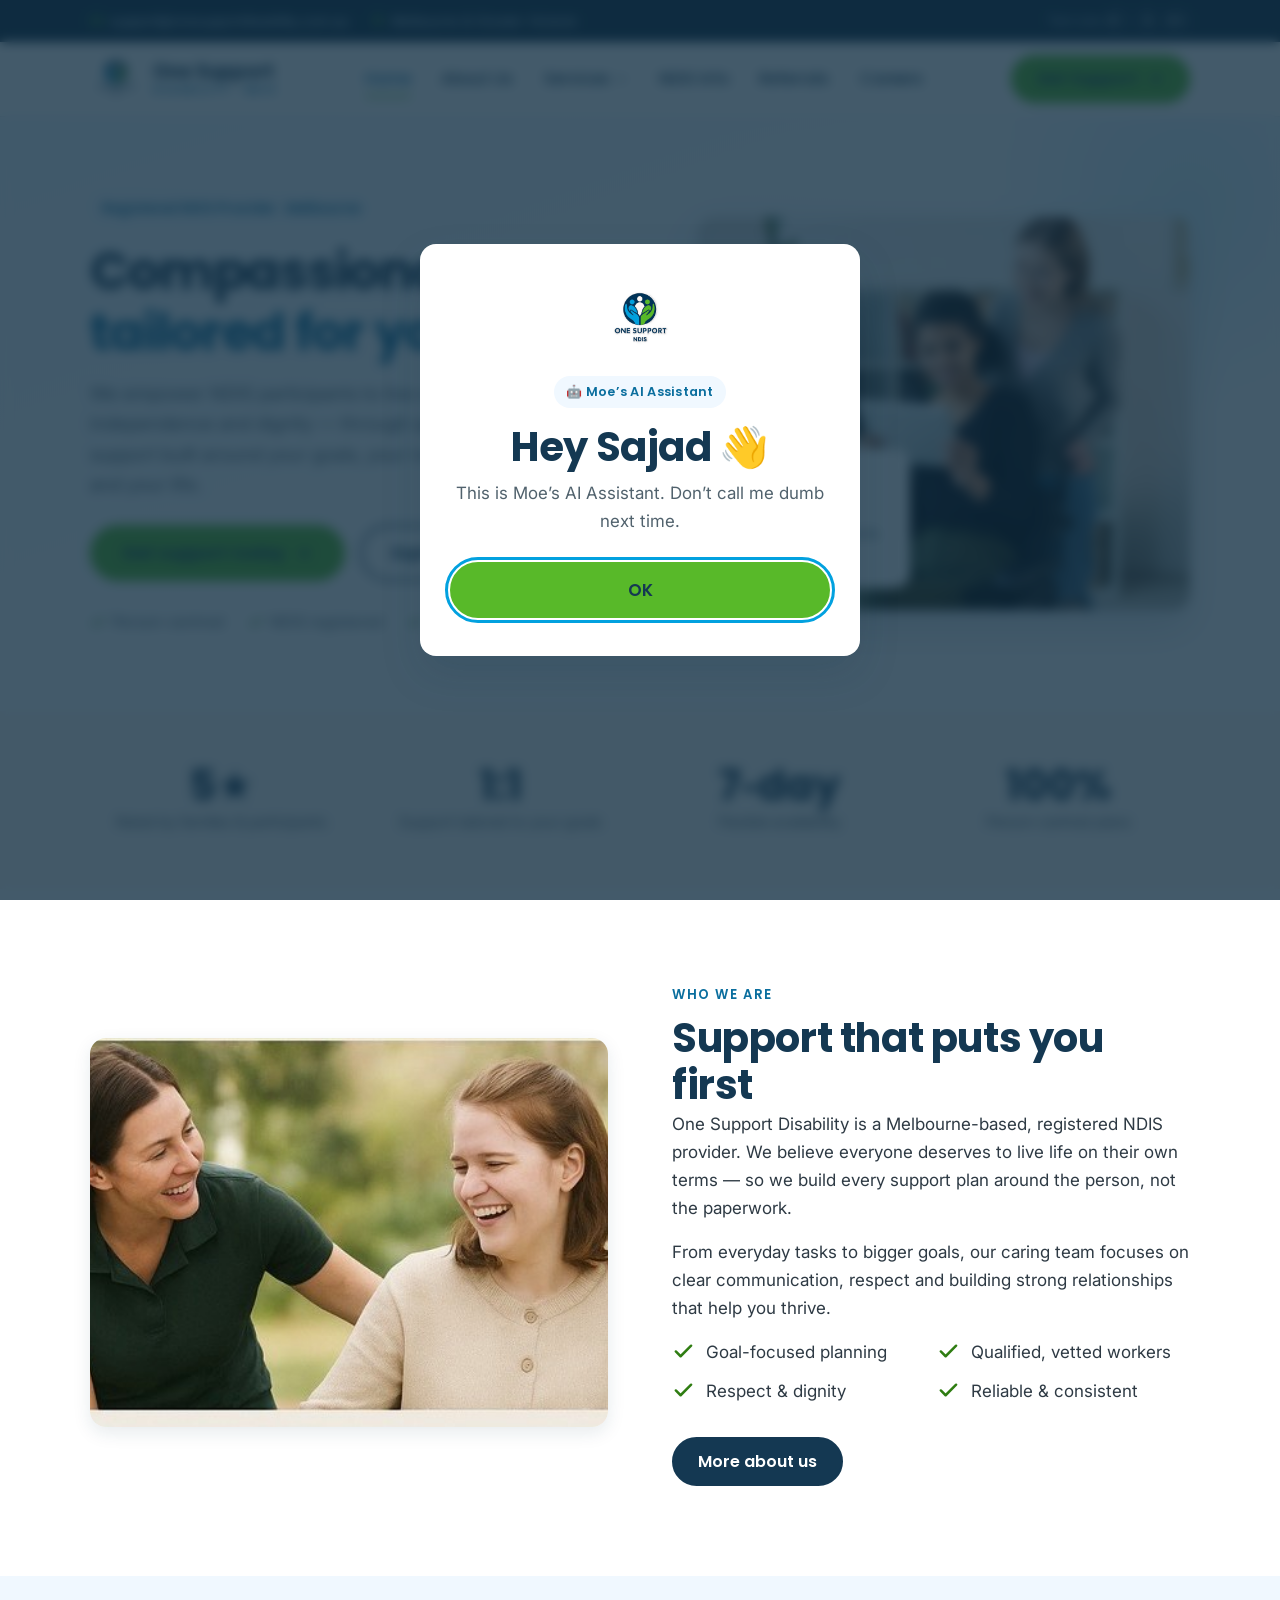
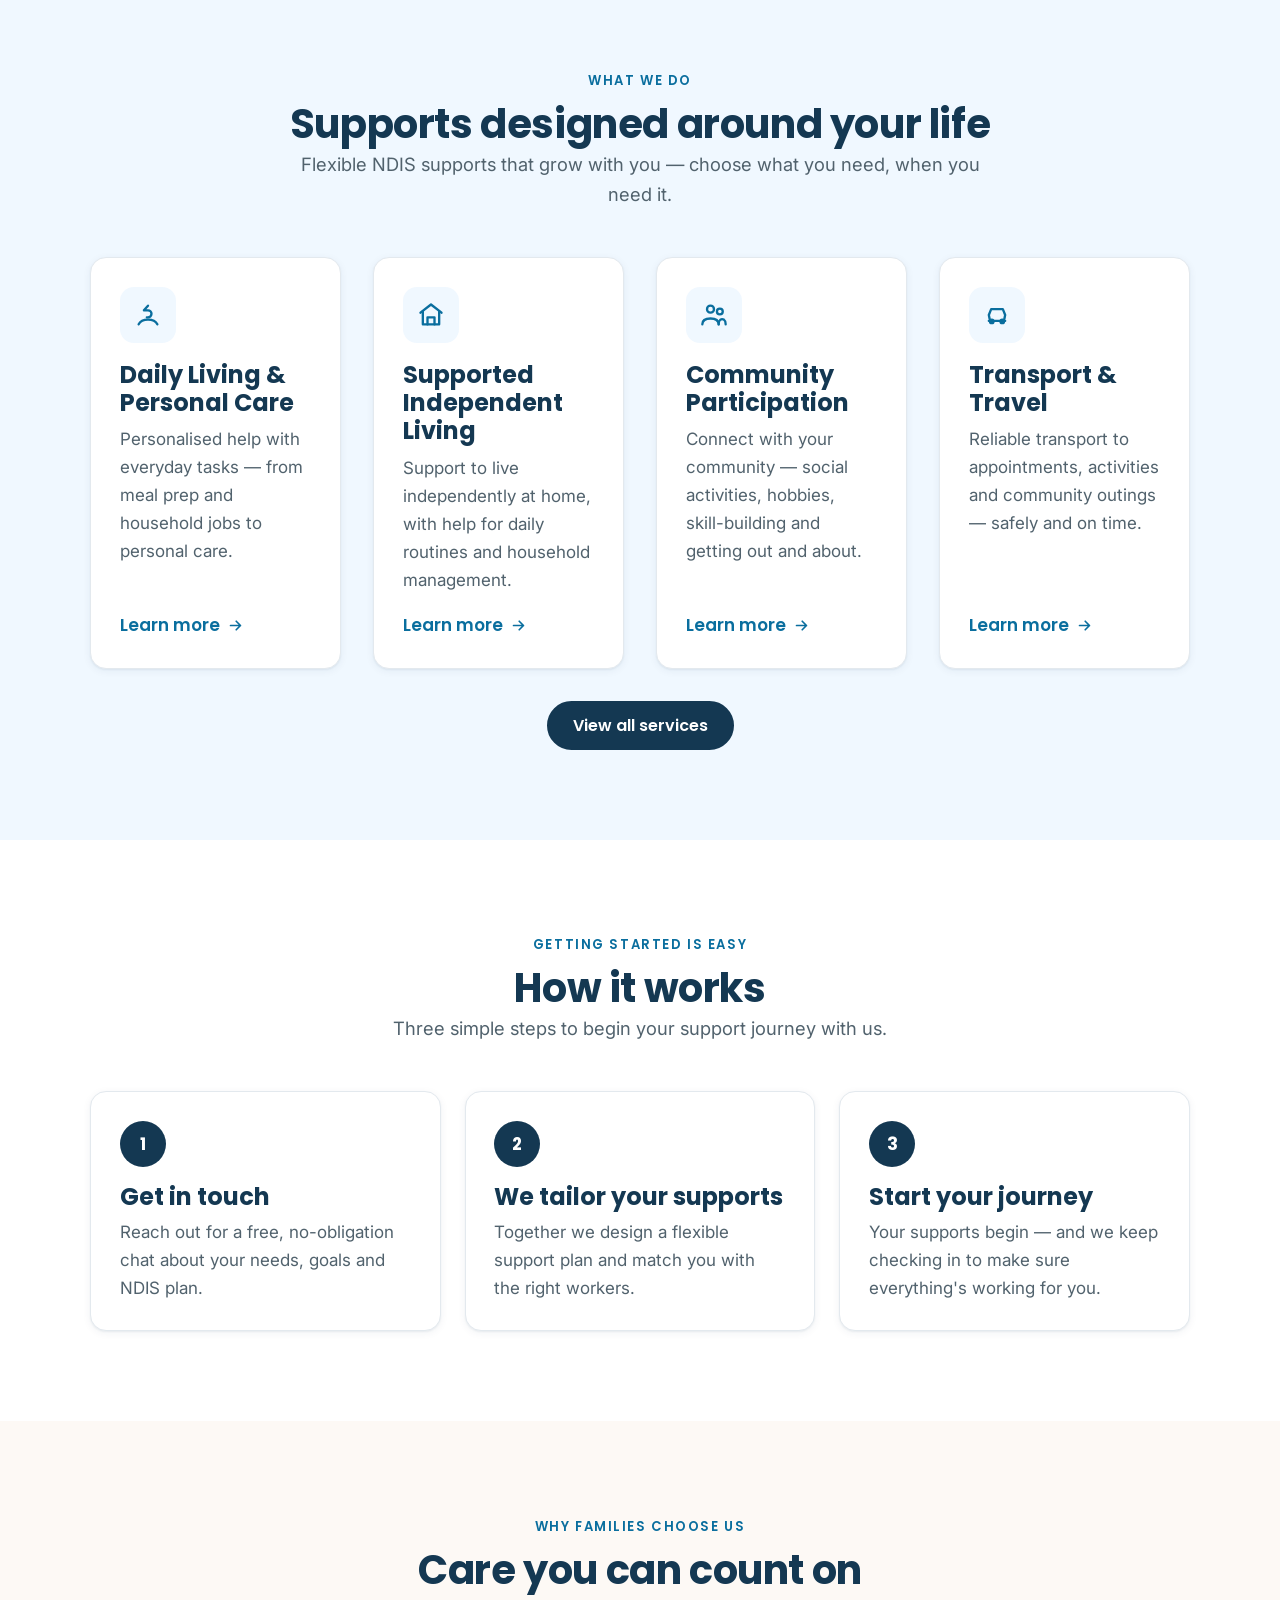
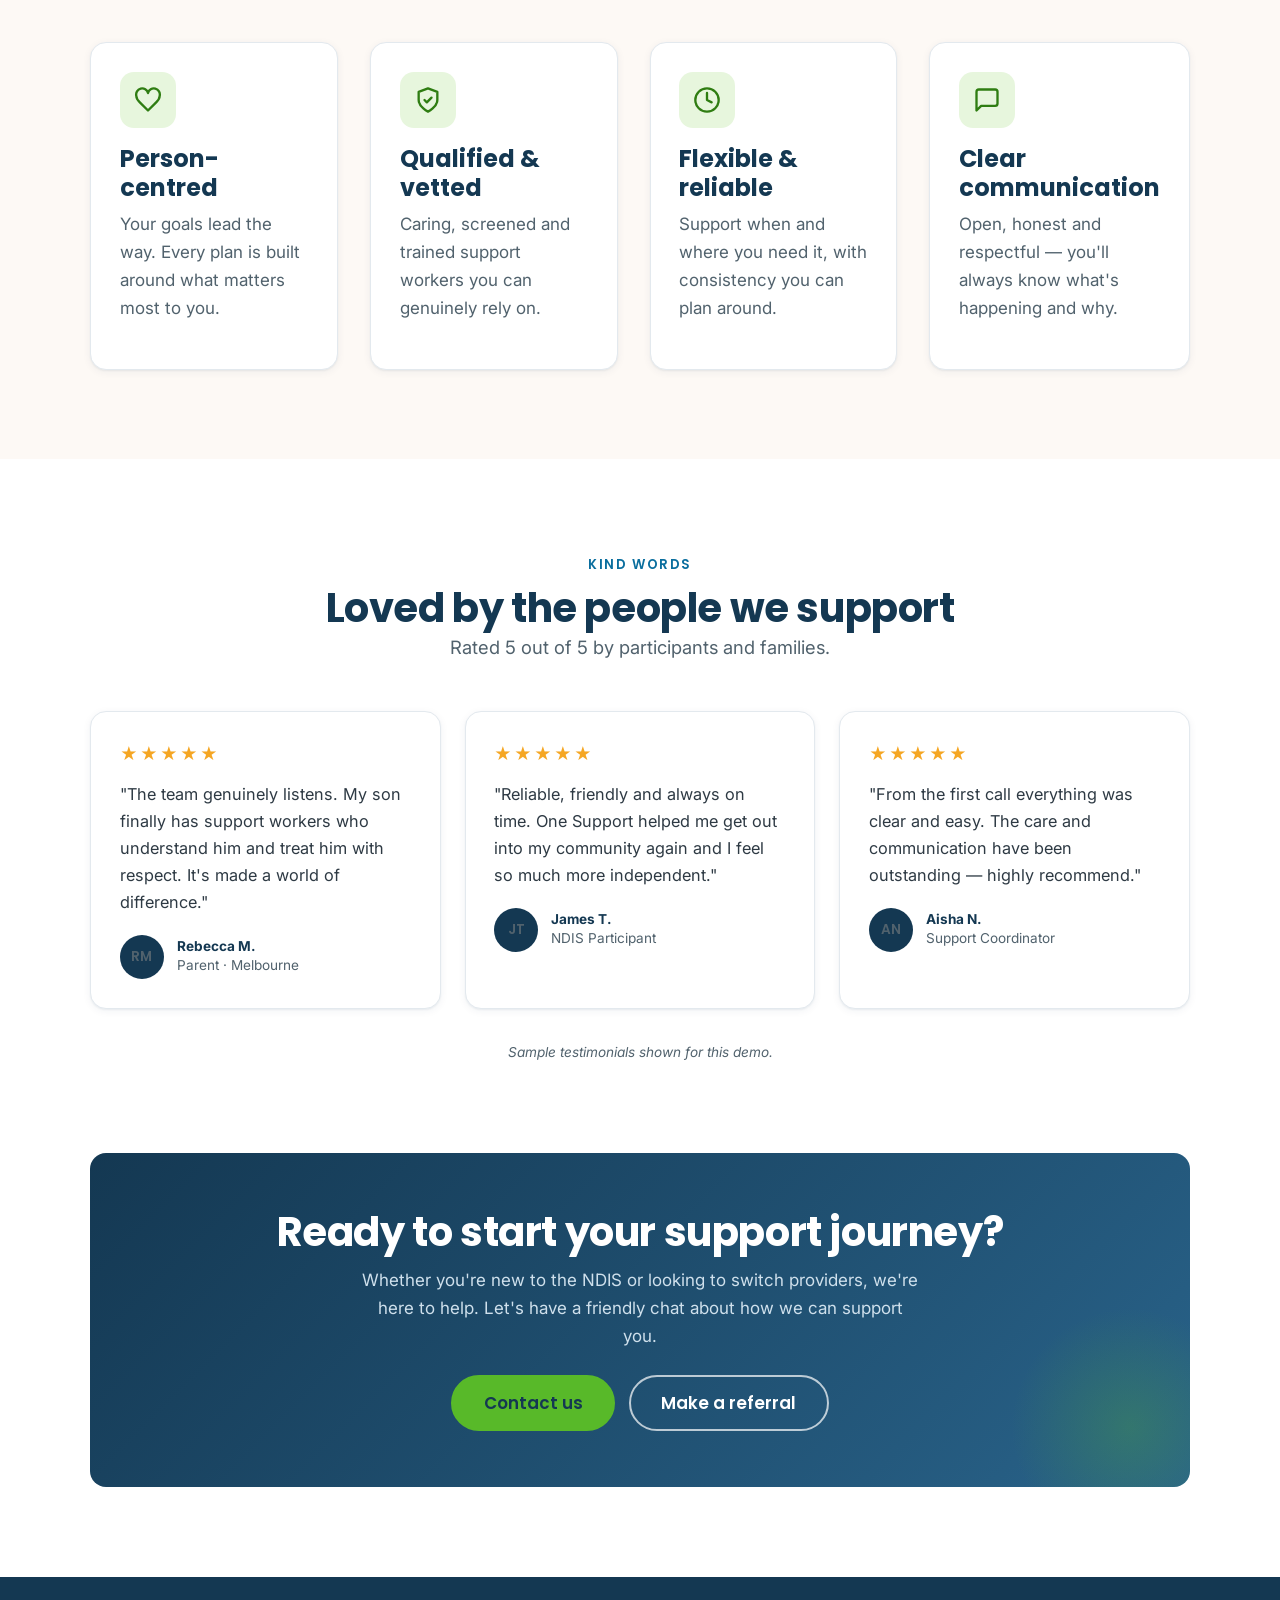
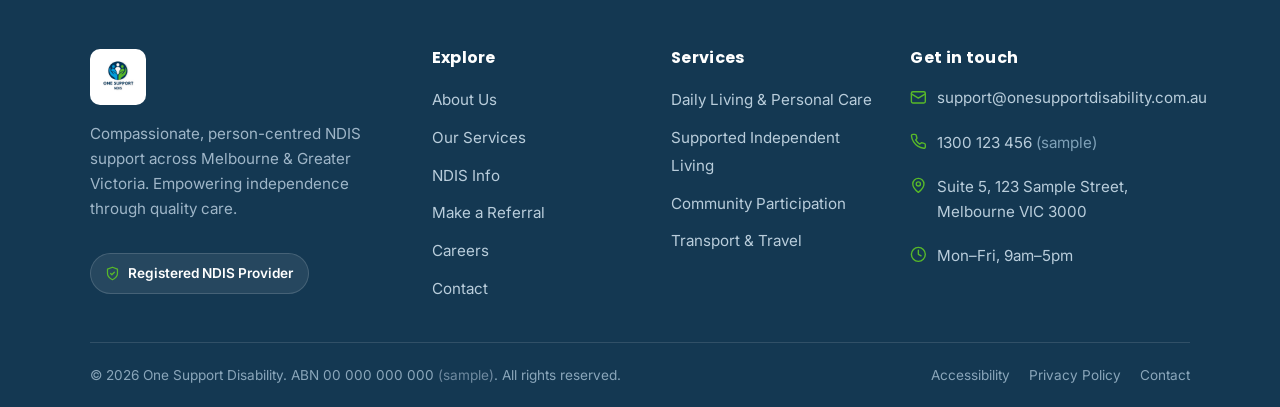
==== index.html @ 1c371074 "One Support Disability website — responsive, accessible NDIS site Co-Authored-By: Claude Opus 4.8 <n" ====
<!DOCTYPE html>
<html lang="en">
<head>
  <meta charset="UTF-8">
  <meta name="viewport" content="width=device-width, initial-scale=1.0">
  <title>One Support Disability | Compassionate NDIS Support in Melbourne</title>
  <meta name="description" content="One Support Disability is a registered NDIS provider in Melbourne offering compassionate, person-centred support — daily living, supported independent living, community participation and transport.">
  <link rel="icon" href="assets/images/favicon.svg" type="image/svg+xml">
  <link rel="preconnect" href="https://fonts.googleapis.com">
  <link rel="preconnect" href="https://fonts.gstatic.com" crossorigin>
  <link href="https://fonts.googleapis.com/css2?family=Poppins:wght@500;600;700&family=Inter:wght@400;500;600;700&display=swap" rel="stylesheet">
  <link rel="stylesheet" href="assets/css/styles.css">
</head>
<body data-page="home">
  <a class="skip-link" href="#main">Skip to content</a>
  <div id="site-header"></div>

  <main id="main">

    <!-- HERO -->
    <section class="hero">
      <div class="container hero__grid">
        <div class="hero__content">
          <span class="pill">Registered NDIS Provider · Melbourne</span>
          <h1 class="hero__title mt-1">Compassionate care, <span class="hl">tailored for you</span></h1>
          <p class="lead">We empower NDIS participants to live with independence and dignity — through quality support built around your goals, your routine and your life.</p>
          <div class="hero__cta btn-row">
            <a class="btn btn--accent btn--lg" href="contact.html">Get support today
              <svg viewBox="0 0 24 24" fill="none" stroke="currentColor" stroke-width="2.4" stroke-linecap="round" stroke-linejoin="round"><path d="M5 12h14M13 6l6 6-6 6"/></svg></a>
            <a class="btn btn--outline btn--lg" href="services.html">Explore services</a>
          </div>
          <div class="hero__trust">
            <span class="tick"><svg viewBox="0 0 24 24" fill="none" stroke="currentColor" stroke-width="2.6" stroke-linecap="round" stroke-linejoin="round"><path d="M20 6 9 17l-5-5"/></svg> Person-centred</span>
            <span class="tick"><svg viewBox="0 0 24 24" fill="none" stroke="currentColor" stroke-width="2.6" stroke-linecap="round" stroke-linejoin="round"><path d="M20 6 9 17l-5-5"/></svg> NDIS registered</span>
            <span class="tick"><svg viewBox="0 0 24 24" fill="none" stroke="currentColor" stroke-width="2.6" stroke-linecap="round" stroke-linejoin="round"><path d="M20 6 9 17l-5-5"/></svg> Caring, qualified team</span>
          </div>
        </div>
        <div class="hero__media">
          <img src="assets/images/participant-tablet.jpg" alt="A support worker and a young woman who uses a wheelchair smiling together while looking at a tablet" width="704" height="480">
          <div class="hero__badge">
            <span class="icon"><svg viewBox="0 0 24 24" fill="none" stroke="currentColor" stroke-width="2" stroke-linecap="round" stroke-linejoin="round"><path d="M12 22s8-4 8-10V5l-8-3-8 3v7c0 6 8 10 8 10Z"/><path d="m9 12 2 2 4-4"/></svg></span>
            <div><b>NDIS Registered</b><span>Quality &amp; safeguards you can trust</span></div>
          </div>
        </div>
      </div>
    </section>

    <!-- VALUE STRIP -->
    <section class="section--cream" style="padding-block:2.2rem">
      <div class="container">
        <div class="stats">
          <div class="stat reveal"><b>5&#9733;</b><span>Rated by families &amp; participants</span></div>
          <div class="stat reveal"><b>1:1</b><span>Support tailored to your goals</span></div>
          <div class="stat reveal"><b>7&#8209;day</b><span>Flexible availability</span></div>
          <div class="stat reveal"><b>100%</b><span>Person-centred plans</span></div>
        </div>
      </div>
    </section>

    <!-- WHO WE ARE -->
    <section class="section">
      <div class="container">
        <div class="feature">
          <div class="feature__media reveal">
            <img src="assets/images/carer-participant.jpg" alt="A One Support Disability support worker laughing warmly with a participant outdoors" width="683" height="303">
          </div>
          <div class="feature__content reveal">
            <span class="eyebrow">Who we are</span>
            <h2>Support that puts you first</h2>
            <p>One Support Disability is a Melbourne-based, registered NDIS provider. We believe everyone deserves to live life on their own terms — so we build every support plan around the person, not the paperwork.</p>
            <p>From everyday tasks to bigger goals, our caring team focuses on clear communication, respect and building strong relationships that help you thrive.</p>
            <ul class="ticks cols mt-1">
              <li><svg viewBox="0 0 24 24" fill="none" stroke="currentColor" stroke-width="2.6" stroke-linecap="round" stroke-linejoin="round"><path d="M20 6 9 17l-5-5"/></svg> Goal-focused planning</li>
              <li><svg viewBox="0 0 24 24" fill="none" stroke="currentColor" stroke-width="2.6" stroke-linecap="round" stroke-linejoin="round"><path d="M20 6 9 17l-5-5"/></svg> Qualified, vetted workers</li>
              <li><svg viewBox="0 0 24 24" fill="none" stroke="currentColor" stroke-width="2.6" stroke-linecap="round" stroke-linejoin="round"><path d="M20 6 9 17l-5-5"/></svg> Respect &amp; dignity</li>
              <li><svg viewBox="0 0 24 24" fill="none" stroke="currentColor" stroke-width="2.6" stroke-linecap="round" stroke-linejoin="round"><path d="M20 6 9 17l-5-5"/></svg> Reliable &amp; consistent</li>
            </ul>
            <div class="btn-row mt-2"><a class="btn btn--navy" href="about.html">More about us</a></div>
          </div>
        </div>
      </div>
    </section>

    <!-- SERVICES -->
    <section class="section section--alice">
      <div class="container">
        <div class="section-head center">
          <span class="eyebrow">What we do</span>
          <h2>Supports designed around your life</h2>
          <p class="lead">Flexible NDIS supports that grow with you — choose what you need, when you need it.</p>
        </div>
        <div class="grid grid--4">
          <article class="card reveal">
            <div class="card__icon"><svg viewBox="0 0 24 24" fill="none" stroke="currentColor" stroke-width="2" stroke-linecap="round" stroke-linejoin="round"><path d="M11 14h1a3 3 0 0 0 0-6H8.5L12 4"/><path d="M4 20c1.5-3 4-4 8-4s6.5 1 8 4"/><circle cx="12" cy="9" r="0"/></svg></div>
            <h3>Daily Living &amp; Personal Care</h3>
            <p>Personalised help with everyday tasks — from meal prep and household jobs to personal care.</p>
            <a class="card__link" href="service-daily-living.html">Learn more
              <svg viewBox="0 0 24 24" fill="none" stroke="currentColor" stroke-width="2.4" stroke-linecap="round" stroke-linejoin="round"><path d="M5 12h14M13 6l6 6-6 6"/></svg></a>
          </article>
          <article class="card reveal">
            <div class="card__icon"><svg viewBox="0 0 24 24" fill="none" stroke="currentColor" stroke-width="2" stroke-linecap="round" stroke-linejoin="round"><path d="m3 10 9-7 9 7"/><path d="M5 9v11h14V9"/><path d="M9 20v-6h6v6"/></svg></div>
            <h3>Supported Independent Living</h3>
            <p>Support to live independently at home, with help for daily routines and household management.</p>
            <a class="card__link" href="service-sil.html">Learn more
              <svg viewBox="0 0 24 24" fill="none" stroke="currentColor" stroke-width="2.4" stroke-linecap="round" stroke-linejoin="round"><path d="M5 12h14M13 6l6 6-6 6"/></svg></a>
          </article>
          <article class="card reveal">
            <div class="card__icon"><svg viewBox="0 0 24 24" fill="none" stroke="currentColor" stroke-width="2" stroke-linecap="round" stroke-linejoin="round"><circle cx="9" cy="7" r="3"/><circle cx="17" cy="9" r="2.5"/><path d="M2 20c0-3.5 3-5 7-5s7 1.5 7 5"/><path d="M16 20c0-2 .5-3.3 1.5-4 .8-.5 2-.5 3 0 1 .7 1.5 2 1.5 4"/></svg></div>
            <h3>Community Participation</h3>
            <p>Connect with your community — social activities, hobbies, skill-building and getting out and about.</p>
            <a class="card__link" href="service-community.html">Learn more
              <svg viewBox="0 0 24 24" fill="none" stroke="currentColor" stroke-width="2.4" stroke-linecap="round" stroke-linejoin="round"><path d="M5 12h14M13 6l6 6-6 6"/></svg></a>
          </article>
          <article class="card reveal">
            <div class="card__icon"><svg viewBox="0 0 24 24" fill="none" stroke="currentColor" stroke-width="2" stroke-linecap="round" stroke-linejoin="round"><path d="M5 17h14M6 17l-1-5 2-5h10l2 5-1 5"/><circle cx="7.5" cy="17.5" r="1.5"/><circle cx="16.5" cy="17.5" r="1.5"/></svg></div>
            <h3>Transport &amp; Travel</h3>
            <p>Reliable transport to appointments, activities and community outings — safely and on time.</p>
            <a class="card__link" href="service-transport.html">Learn more
              <svg viewBox="0 0 24 24" fill="none" stroke="currentColor" stroke-width="2.4" stroke-linecap="round" stroke-linejoin="round"><path d="M5 12h14M13 6l6 6-6 6"/></svg></a>
          </article>
        </div>
        <div class="center mt-2"><a class="btn btn--navy" href="services.html">View all services</a></div>
      </div>
    </section>

    <!-- HOW IT WORKS -->
    <section class="section">
      <div class="container">
        <div class="section-head center">
          <span class="eyebrow">Getting started is easy</span>
          <h2>How it works</h2>
          <p class="lead">Three simple steps to begin your support journey with us.</p>
        </div>
        <div class="steps">
          <div class="step reveal"><div class="step__num"></div><h3>Get in touch</h3><p>Reach out for a free, no-obligation chat about your needs, goals and NDIS plan.</p></div>
          <div class="step reveal"><div class="step__num"></div><h3>We tailor your supports</h3><p>Together we design a flexible support plan and match you with the right workers.</p></div>
          <div class="step reveal"><div class="step__num"></div><h3>Start your journey</h3><p>Your supports begin — and we keep checking in to make sure everything's working for you.</p></div>
        </div>
      </div>
    </section>

    <!-- WHY US -->
    <section class="section section--cream">
      <div class="container">
        <div class="section-head center">
          <span class="eyebrow">Why families choose us</span>
          <h2>Care you can count on</h2>
        </div>
        <div class="grid grid--4">
          <article class="card card--green reveal">
            <div class="card__icon"><svg viewBox="0 0 24 24" fill="none" stroke="currentColor" stroke-width="2" stroke-linecap="round" stroke-linejoin="round"><path d="M19 14c1.5-1.5 3-3.3 3-5.5A3.5 3.5 0 0 0 12 6 3.5 3.5 0 0 0 2 8.5C2 10.7 3.5 12.5 5 14l7 7Z"/></svg></div>
            <h3>Person-centred</h3><p>Your goals lead the way. Every plan is built around what matters most to you.</p>
          </article>
          <article class="card card--green reveal">
            <div class="card__icon"><svg viewBox="0 0 24 24" fill="none" stroke="currentColor" stroke-width="2" stroke-linecap="round" stroke-linejoin="round"><path d="M12 22s8-4 8-10V5l-8-3-8 3v7c0 6 8 10 8 10Z"/><path d="m9 12 2 2 4-4"/></svg></div>
            <h3>Qualified &amp; vetted</h3><p>Caring, screened and trained support workers you can genuinely rely on.</p>
          </article>
          <article class="card card--green reveal">
            <div class="card__icon"><svg viewBox="0 0 24 24" fill="none" stroke="currentColor" stroke-width="2" stroke-linecap="round" stroke-linejoin="round"><circle cx="12" cy="12" r="10"/><path d="M12 6v6l4 2"/></svg></div>
            <h3>Flexible &amp; reliable</h3><p>Support when and where you need it, with consistency you can plan around.</p>
          </article>
          <article class="card card--green reveal">
            <div class="card__icon"><svg viewBox="0 0 24 24" fill="none" stroke="currentColor" stroke-width="2" stroke-linecap="round" stroke-linejoin="round"><path d="M21 15a2 2 0 0 1-2 2H7l-4 4V5a2 2 0 0 1 2-2h14a2 2 0 0 1 2 2Z"/></svg></div>
            <h3>Clear communication</h3><p>Open, honest and respectful — you'll always know what's happening and why.</p>
          </article>
        </div>
      </div>
    </section>

    <!-- TESTIMONIALS -->
    <section class="section">
      <div class="container">
        <div class="section-head center">
          <span class="eyebrow">Kind words</span>
          <h2>Loved by the people we support</h2>
          <p class="lead">Rated 5 out of 5 by participants and families.</p>
        </div>
        <div class="quotes">
          <figure class="quote reveal">
            <div class="stars" aria-label="5 out of 5 stars">&#9733;&#9733;&#9733;&#9733;&#9733;</div>
            <blockquote><p>"The team genuinely listens. My son finally has support workers who understand him and treat him with respect. It's made a world of difference."</p></blockquote>
            <figcaption class="quote__who"><span class="quote__avatar">RM</span><span><b>Rebecca M.</b><span>Parent · Melbourne</span></span></figcaption>
          </figure>
          <figure class="quote reveal">
            <div class="stars" aria-label="5 out of 5 stars">&#9733;&#9733;&#9733;&#9733;&#9733;</div>
            <blockquote><p>"Reliable, friendly and always on time. One Support helped me get out into my community again and I feel so much more independent."</p></blockquote>
            <figcaption class="quote__who"><span class="quote__avatar">JT</span><span><b>James T.</b><span>NDIS Participant</span></span></figcaption>
          </figure>
          <figure class="quote reveal">
            <div class="stars" aria-label="5 out of 5 stars">&#9733;&#9733;&#9733;&#9733;&#9733;</div>
            <blockquote><p>"From the first call everything was clear and easy. The care and communication have been outstanding — highly recommend."</p></blockquote>
            <figcaption class="quote__who"><span class="quote__avatar">AN</span><span><b>Aisha N.</b><span>Support Coordinator</span></span></figcaption>
          </figure>
        </div>
        <p class="center form__note mt-2"><em>Sample testimonials shown for this demo.</em></p>
      </div>
    </section>

    <!-- CTA -->
    <section class="section" style="padding-top:0">
      <div class="container">
        <div class="cta-band reveal">
          <h2>Ready to start your support journey?</h2>
          <p>Whether you're new to the NDIS or looking to switch providers, we're here to help. Let's have a friendly chat about how we can support you.</p>
          <div class="btn-row">
            <a class="btn btn--accent btn--lg" href="contact.html">Contact us</a>
            <a class="btn btn--outline-light btn--lg" href="referral.html">Make a referral</a>
          </div>
        </div>
      </div>
    </section>

  </main>

  <div id="site-footer"></div>
  <script src="assets/js/main.js"></script>
</body>
</html>
---- assets/css/styles.css ----
/* =====================================================================
   One Support Disability — Brand Stylesheet
   Brand palette sampled from the official logo:
     Navy   #143852  (primary)
     Blue   #02A1DF  (secondary / decorative)
     Green  #58B929  (accent / call-to-action)
   All text/UI shades chosen to meet WCAG 2.1 AA contrast.
   ===================================================================== */

/* ---------- Design tokens ---------- */
:root {
  /* Brand */
  --navy: #143852;
  --navy-700: #0f2c41;
  --navy-600: #1d4d6e;
  --navy-500: #29638a;
  --blue: #02a1df;          /* bright — large/decorative only */
  --blue-text: #0a6e9e;     /* accessible link colour on white */
  --green: #58b929;         /* brand green — use with navy text */
  --green-700: #2f7d12;     /* accessible green for white text */
  --cream: #fdf9f5;
  --alice: #f0f8ff;

  /* Neutrals */
  --ink: #2e3a44;           /* body text */
  --muted: #51626d;         /* secondary text */
  --line: #e3e9ee;          /* borders */
  --white: #ffffff;

  /* Type */
  --font-head: "Poppins", "Segoe UI", system-ui, -apple-system, sans-serif;
  --font-body: "Inter", "Segoe UI", system-ui, -apple-system, sans-serif;
  --fs-base: 1.0625rem;     /* 17px */

  /* Shape & depth */
  --radius: 8px;
  --radius-lg: 16px;
  --radius-pill: 999px;
  --shadow-sm: 0 1px 2px rgba(20, 56, 82, .06), 0 2px 8px rgba(20, 56, 82, .06);
  --shadow-md: 0 6px 18px rgba(20, 56, 82, .10);
  --shadow-lg: 0 18px 40px rgba(20, 56, 82, .16);

  /* Layout */
  --maxw: 1180px;
  --gutter: clamp(1rem, 4vw, 2.5rem);
  --section-y: clamp(3.5rem, 7vw, 6rem);

  /* User-controlled accessibility font scaling */
  --font-scale: 1;
}

/* ---------- Reset ---------- */
*, *::before, *::after { box-sizing: border-box; }
* { margin: 0; }
html { scroll-behavior: smooth; -webkit-text-size-adjust: 100%; }
body {
  font-family: var(--font-body);
  font-size: calc(var(--fs-base) * var(--font-scale));
  line-height: 1.65;
  color: var(--ink);
  background: var(--white);
  -webkit-font-smoothing: antialiased;
  text-rendering: optimizeLegibility;
  overflow-x: hidden;
}
img, picture, svg, video { display: block; max-width: 100%; }
img { height: auto; }
a { color: var(--blue-text); text-decoration: none; }
a:hover { text-decoration: underline; }
ul, ol { padding-left: 1.2em; }
button, input, select, textarea { font: inherit; color: inherit; }

/* ---------- Typography ---------- */
h1, h2, h3, h4 { font-family: var(--font-head); color: var(--navy); line-height: 1.18; font-weight: 700; }
h1 { font-size: clamp(2.1rem, 5vw, 3.2rem); letter-spacing: -.02em; }
h2 { font-size: clamp(1.7rem, 3.6vw, 2.5rem); letter-spacing: -.01em; }
h3 { font-size: clamp(1.2rem, 2.2vw, 1.5rem); }
h4 { font-size: 1.075rem; }
p { margin-bottom: 1rem; }
p:last-child { margin-bottom: 0; }
strong { color: var(--navy); font-weight: 600; }

/* ---------- Layout helpers ---------- */
.container { width: 100%; max-width: var(--maxw); margin-inline: auto; padding-inline: var(--gutter); }
.container--narrow { max-width: 820px; }
.section { padding-block: var(--section-y); }
.section--cream { background: var(--cream); }
.section--alice { background: var(--alice); }
.section--navy { background: var(--navy); color: #dbe7f0; }
.section--navy h1, .section--navy h2, .section--navy h3 { color: #fff; }

.grid { display: grid; gap: clamp(1.25rem, 3vw, 2rem); }
.grid--2 { grid-template-columns: repeat(2, 1fr); }
.grid--3 { grid-template-columns: repeat(3, 1fr); }
.grid--4 { grid-template-columns: repeat(4, 1fr); }
@media (max-width: 900px){ .grid--3, .grid--4 { grid-template-columns: repeat(2, 1fr); } }
@media (max-width: 620px){ .grid--2, .grid--3, .grid--4 { grid-template-columns: 1fr; } }

.center { text-align: center; }
.eyebrow {
  display: inline-block; font-family: var(--font-head); font-weight: 600;
  font-size: .82rem; letter-spacing: .12em; text-transform: uppercase;
  color: var(--blue-text); margin-bottom: .6rem;
}
.section--navy .eyebrow { color: var(--green); }
.lead { font-size: 1.15rem; color: var(--muted); }
.section--navy .lead { color: #c2d4e0; }
.section-head { max-width: 720px; margin-bottom: clamp(2rem, 4vw, 3rem); }
.section-head.center { margin-inline: auto; }

/* ---------- Accessibility: skip link & focus ---------- */
.skip-link {
  position: absolute; left: 1rem; top: -100px; z-index: 200;
  background: var(--navy); color: #fff; padding: .7rem 1.1rem;
  border-radius: var(--radius); transition: top .2s;
}
.skip-link:focus { top: 1rem; text-decoration: none; }
:focus-visible { outline: 3px solid var(--blue); outline-offset: 2px; border-radius: 4px; }

/* ---------- Buttons ---------- */
.btn {
  --btn-bg: var(--navy); --btn-fg: #fff; --btn-bd: var(--navy);
  display: inline-flex; align-items: center; gap: .55em; justify-content: center;
  font-family: var(--font-head); font-weight: 600; font-size: 1rem;
  padding: .85em 1.5em; border-radius: var(--radius-pill);
  background: var(--btn-bg); color: var(--btn-fg);
  border: 2px solid var(--btn-bd); cursor: pointer;
  transition: transform .15s ease, box-shadow .2s ease, background .2s ease, color .2s ease;
  text-decoration: none; line-height: 1.1;
}
.btn:hover { text-decoration: none; transform: translateY(-2px); box-shadow: var(--shadow-md); }
.btn svg { width: 1.1em; height: 1.1em; }
.btn--accent { --btn-bg: var(--green); --btn-fg: var(--navy); --btn-bd: var(--green); }
.btn--accent:hover { --btn-bg: #66cc30; }
.btn--navy { --btn-bg: var(--navy); --btn-fg: #fff; --btn-bd: var(--navy); }
.btn--navy:hover { --btn-bg: var(--navy-600); }
.btn--outline { --btn-bg: transparent; --btn-fg: var(--navy); --btn-bd: var(--navy); }
.btn--outline:hover { --btn-bg: var(--navy); --btn-fg: #fff; }
.btn--light { --btn-bg: #fff; --btn-fg: var(--navy); --btn-bd: #fff; }
.btn--outline-light { --btn-bg: transparent; --btn-fg: #fff; --btn-bd: rgba(255,255,255,.7); }
.btn--outline-light:hover { --btn-bg: #fff; --btn-fg: var(--navy); --btn-bd:#fff; }
.btn--lg { font-size: 1.05rem; padding: 1em 1.8em; }
.btn-row { display: flex; flex-wrap: wrap; gap: .9rem; }

/* ---------- Top utility bar ---------- */
.topbar { background: var(--navy-700); color: #cfe0ec; font-size: .85rem; }
.topbar__inner { display: flex; align-items: center; justify-content: space-between; gap: 1rem; padding-block: .5rem; flex-wrap: wrap; }
.topbar a { color: #cfe0ec; }
.topbar__contact { display: flex; gap: 1.4rem; flex-wrap: wrap; align-items: center; }
.topbar__contact span, .topbar__contact a { display: inline-flex; align-items: center; gap: .45em; }
.topbar__contact svg { width: 1em; height: 1em; color: var(--green); }
.topbar__tools { display: flex; align-items: center; gap: .75rem; }
.a11y { display: inline-flex; align-items: center; gap: .25rem; }
.a11y span { font-size: .78rem; color: #9fb6c8; }
.a11y button {
  background: transparent; border: 1px solid rgba(255,255,255,.25); color: #fff;
  width: 1.9em; height: 1.9em; border-radius: 50%; cursor: pointer; line-height: 1;
  display: inline-grid; place-items: center; padding: 0; transition: background .15s;
}
.a11y button:hover { background: rgba(255,255,255,.15); }
.a11y button.is-active { background: var(--green); color: var(--navy); border-color: var(--green); }
@media (max-width: 760px){ .topbar__contact .label { display: none; } }

/* ---------- Header / Nav ---------- */
.site-header { position: sticky; top: 0; z-index: 100; background: #fff; box-shadow: 0 1px 0 var(--line); transition: box-shadow .25s; }
.site-header.is-scrolled { box-shadow: var(--shadow-md); }
.nav { display: flex; align-items: center; justify-content: space-between; gap: 1rem; padding-block: .7rem; }
.brand { display: flex; align-items: center; gap: .7rem; text-decoration: none; }
.brand img { height: 52px; width: auto; }
.brand:hover { text-decoration: none; }
.brand__name { font-family: var(--font-head); font-weight: 700; color: var(--navy); font-size: 1.15rem; line-height: 1; }
.brand__name small { display: block; font-size: .7rem; font-weight: 600; letter-spacing: .14em; color: var(--blue-text); margin-top: 3px; }
@media (max-width: 480px){ .brand__name { display: none; } }

.nav__menu { display: flex; align-items: center; gap: .35rem; list-style: none; margin: 0; padding: 0; }
.nav__menu a {
  display: inline-flex; align-items: center; gap: .35em; color: var(--navy);
  font-family: var(--font-head); font-weight: 500; font-size: .98rem;
  padding: .55em .8em; border-radius: var(--radius); position: relative;
}
.nav__menu a:hover { background: var(--alice); text-decoration: none; }
.nav__menu a[aria-current="page"] { color: var(--blue-text); }
.nav__menu a[aria-current="page"]::after {
  content: ""; position: absolute; left: .8em; right: .8em; bottom: .25em; height: 2px; background: var(--green); border-radius: 2px;
}
.nav__actions { display: flex; align-items: center; gap: .6rem; }

/* dropdown */
.has-sub { position: relative; }
.has-sub > a svg { width: .8em; height: .8em; transition: transform .2s; }
.has-sub:hover > a svg, .has-sub:focus-within > a svg { transform: rotate(180deg); }
.subnav {
  position: absolute; top: calc(100% + .4rem); left: 0; min-width: 250px;
  background: #fff; border: 1px solid var(--line); border-radius: var(--radius-lg);
  box-shadow: var(--shadow-lg); padding: .5rem; list-style: none; margin: 0;
  opacity: 0; visibility: hidden; transform: translateY(8px); transition: .18s; z-index: 50;
}
.has-sub:hover .subnav, .has-sub:focus-within .subnav { opacity: 1; visibility: visible; transform: translateY(0); }
.subnav a { display: block; padding: .6em .8em; border-radius: var(--radius); font-weight: 500; }
.subnav a small { display:block; font-weight:400; font-size:.8rem; color: var(--muted); }

/* hamburger */
.nav__toggle {
  display: none; background: var(--navy); border: none; color: #fff; width: 46px; height: 46px;
  border-radius: var(--radius); cursor: pointer; place-items: center; padding: 0;
}
.nav__toggle svg { width: 24px; height: 24px; }
.nav__toggle .icon-close { display: none; }
.nav__toggle[aria-expanded="true"] .icon-open { display: none; }
.nav__toggle[aria-expanded="true"] .icon-close { display: block; }

@media (max-width: 1024px){
  .nav__toggle { display: grid; }
  .nav__menu {
    position: fixed; inset: 0 0 0 auto; width: min(360px, 86vw);
    flex-direction: column; align-items: stretch; gap: .15rem;
    background: #fff; padding: 5.5rem 1.25rem 2rem; box-shadow: var(--shadow-lg);
    transform: translateX(100%); transition: transform .28s ease; overflow-y: auto; z-index: 90;
  }
  .nav__menu.is-open { transform: translateX(0); }
  .nav__menu a { font-size: 1.1rem; padding: .8em 1em; }
  .nav__menu a[aria-current="page"]::after { display: none; }
  .nav__menu a[aria-current="page"] { background: var(--alice); }
  .subnav { position: static; opacity: 1; visibility: visible; transform: none; box-shadow: none; border: none; border-left: 2px solid var(--line); border-radius: 0; margin-left: 1rem; padding-left: .5rem; }
  .has-sub > a svg { display: none; }
  .nav__actions .btn { display: none; }
  .nav-backdrop { position: fixed; inset: 0; background: rgba(15,44,65,.45); opacity: 0; visibility: hidden; transition: .25s; z-index: 80; }
  .nav-backdrop.is-open { opacity: 1; visibility: visible; }
}

/* ---------- Hero ---------- */
.hero { position: relative; background: linear-gradient(160deg, var(--alice) 0%, #fff 55%); overflow: hidden; }
.hero::before {
  content: ""; position: absolute; right: -120px; top: -120px; width: 420px; height: 420px;
  background: radial-gradient(circle, rgba(2,161,223,.14), transparent 70%); border-radius: 50%;
}
.hero__grid { display: grid; grid-template-columns: 1.05fr .95fr; gap: clamp(2rem, 5vw, 4rem); align-items: center; padding-block: clamp(3rem, 6vw, 5.5rem); position: relative; }
.hero__title { margin-bottom: 1rem; }
.hero__title .hl { color: var(--blue-text); }
.hero p.lead { margin-bottom: 1.6rem; max-width: 34ch; }
.hero__cta { margin-bottom: 1.8rem; }
.hero__trust { display: flex; gap: 1.5rem; flex-wrap: wrap; align-items: center; color: var(--muted); font-size: .92rem; }
.hero__trust .tick { display: inline-flex; align-items: center; gap: .4em; }
.hero__trust svg { width: 1.1em; height: 1.1em; color: var(--green-700); }
.hero__media { position: relative; }
.hero__media img { width: 100%; border-radius: var(--radius-lg); box-shadow: var(--shadow-lg); object-fit: cover; aspect-ratio: 4/3.2; }
.hero__badge {
  position: absolute; left: -18px; bottom: 22px; background: #fff; border-radius: var(--radius-lg);
  box-shadow: var(--shadow-md); padding: .9rem 1.1rem; display: flex; align-items: center; gap: .7rem; max-width: 230px;
}
.hero__badge .icon { width: 42px; height: 42px; flex: none; display: grid; place-items: center; background: var(--green); color: var(--navy); border-radius: 50%; }
.hero__badge .icon svg { width: 22px; height: 22px; }
.hero__badge b { color: var(--navy); font-family: var(--font-head); display: block; font-size: 1.05rem; }
.hero__badge span { font-size: .82rem; color: var(--muted); }
@media (max-width: 880px){
  .hero__grid { grid-template-columns: 1fr; text-align: center; }
  .hero p.lead, .hero__title { margin-inline: auto; }
  .hero__cta, .hero__trust { justify-content: center; }
  .hero__media { order: -1; max-width: 520px; margin-inline: auto; }
  .hero__badge { left: 8px; }
}

/* ---------- Stats strip ---------- */
.stats { display: grid; grid-template-columns: repeat(4, 1fr); gap: 1rem; }
.stat { text-align: center; padding: 1.2rem .5rem; }
.stat b { display: block; font-family: var(--font-head); font-size: clamp(1.8rem, 4vw, 2.6rem); color: var(--navy); line-height: 1; }
.section--navy .stat b { color: #fff; }
.stat span { font-size: .9rem; color: var(--muted); }
.section--navy .stat span { color: #b9cddb; }
@media (max-width: 620px){ .stats { grid-template-columns: repeat(2, 1fr); } }

/* ---------- Cards ---------- */
.card {
  background: #fff; border: 1px solid var(--line); border-radius: var(--radius-lg);
  padding: 1.8rem; box-shadow: var(--shadow-sm); transition: transform .2s, box-shadow .2s, border-color .2s;
  display: flex; flex-direction: column; height: 100%;
}
.card:hover { transform: translateY(-4px); box-shadow: var(--shadow-md); border-color: #cfe0ec; }
.card__icon { width: 56px; height: 56px; border-radius: 14px; display: grid; place-items: center; margin-bottom: 1.1rem; background: var(--alice); color: var(--blue-text); }
.card__icon svg { width: 28px; height: 28px; }
.card h3 { margin-bottom: .5rem; }
.card p { color: var(--muted); margin-bottom: 1.1rem; }
.card .card__link { margin-top: auto; font-family: var(--font-head); font-weight: 600; color: var(--blue-text); display: inline-flex; align-items: center; gap: .4em; }
.card .card__link svg { width: 1em; height: 1em; transition: transform .2s; }
.card:hover .card__link svg { transform: translateX(4px); }
.card--green .card__icon { background: #e7f6dd; color: var(--green-700); }

/* link card variant for service grid with photo */
.svc-card { padding: 0; overflow: hidden; }
.svc-card img { aspect-ratio: 16/10; object-fit: cover; width: 100%; }
.svc-card__body { padding: 1.6rem; display: flex; flex-direction: column; flex: 1; }

/* ---------- Feature rows (image + text) ---------- */
.feature { display: grid; grid-template-columns: 1fr 1fr; gap: clamp(2rem, 5vw, 4rem); align-items: center; }
.feature + .feature { margin-top: clamp(3rem, 6vw, 5rem); }
.feature__media img { width: 100%; border-radius: var(--radius-lg); box-shadow: var(--shadow-md); object-fit: cover; aspect-ratio: 4/3; }
.feature--rev .feature__media { order: 2; }
@media (max-width: 820px){
  .feature { grid-template-columns: 1fr; }
  .feature--rev .feature__media { order: 0; }
}

/* ---------- Tick list ---------- */
.ticks { list-style: none; padding: 0; display: grid; gap: .7rem; }
.ticks li { display: flex; gap: .7rem; align-items: flex-start; }
.ticks svg { width: 1.35em; height: 1.35em; flex: none; color: var(--green-700); margin-top: .1em; }
.section--navy .ticks svg { color: var(--green); }
.ticks.cols { grid-template-columns: 1fr 1fr; }
@media (max-width:620px){ .ticks.cols { grid-template-columns: 1fr; } }

/* ---------- Steps ---------- */
.steps { counter-reset: step; display: grid; gap: 1.5rem; grid-template-columns: repeat(3,1fr); }
@media (max-width: 820px){ .steps { grid-template-columns: 1fr; } }
.step { position: relative; padding: 1.8rem; background: #fff; border-radius: var(--radius-lg); border: 1px solid var(--line); box-shadow: var(--shadow-sm); }
.step__num { counter-increment: step; width: 46px; height: 46px; border-radius: 50%; background: var(--navy); color: #fff; font-family: var(--font-head); font-weight: 700; display: grid; place-items: center; margin-bottom: 1rem; }
.step__num::before { content: counter(step); }
.step h3 { margin-bottom: .4rem; }
.step p { color: var(--muted); }

/* ---------- Testimonials ---------- */
.quotes { display: grid; grid-template-columns: repeat(3,1fr); gap: 1.5rem; }
@media (max-width: 900px){ .quotes { grid-template-columns: 1fr; } }
.quote { background: #fff; border-radius: var(--radius-lg); padding: 1.8rem; box-shadow: var(--shadow-sm); border: 1px solid var(--line); display: flex; flex-direction: column; }
.quote .stars { color: #f5a623; letter-spacing: 2px; margin-bottom: .8rem; }
.quote p { font-size: 1.02rem; }
.quote__who { margin-top: 1.2rem; display: flex; align-items: center; gap: .8rem; }
.quote__avatar { width: 44px; height: 44px; border-radius: 50%; background: var(--navy); color: #fff; display: grid; place-items: center; font-family: var(--font-head); font-weight: 600; }
.quote__who b { color: var(--navy); display: block; line-height: 1.2; }
.quote__who span { font-size: .85rem; color: var(--muted); }

/* ---------- CTA band ---------- */
.cta-band { background: linear-gradient(135deg, var(--navy) 0%, var(--navy-500) 100%); color: #fff; border-radius: var(--radius-lg); padding: clamp(2.2rem, 5vw, 3.5rem); text-align: center; position: relative; overflow: hidden; }
.cta-band::after { content:""; position:absolute; right:-60px; bottom:-60px; width:240px; height:240px; background: radial-gradient(circle, rgba(88,185,41,.25), transparent 70%); border-radius:50%; }
.cta-band h2 { color:#fff; margin-bottom: .6rem; position: relative; }
.cta-band p { color:#cfe0ec; max-width: 560px; margin: 0 auto 1.6rem; position: relative; }
.cta-band .btn-row { justify-content: center; position: relative; }

/* ---------- Page hero (sub pages) ---------- */
.page-hero { background: linear-gradient(160deg, var(--navy) 0%, var(--navy-500) 100%); color:#fff; padding-block: clamp(2.5rem, 6vw, 4.5rem); position: relative; overflow:hidden; }
.page-hero::before { content:""; position:absolute; right:-100px; top:-100px; width:360px; height:360px; background: radial-gradient(circle, rgba(2,161,223,.25), transparent 70%); border-radius:50%; }
.page-hero h1 { color:#fff; position: relative; }
.page-hero p { color:#cfe0ec; max-width: 620px; margin-top: .8rem; position: relative; font-size: 1.12rem; }
.crumbs { display:flex; gap:.5rem; flex-wrap:wrap; font-size:.88rem; color:#9fc0d6; margin-bottom: 1rem; position: relative; }
.crumbs a { color:#cfe6f4; } .crumbs a:hover{color:#fff;}
.crumbs span { color:#7fa8c4; }

/* ---------- Prose ---------- */
.prose h2 { margin: 2rem 0 .8rem; }
.prose h3 { margin: 1.6rem 0 .6rem; }
.prose p, .prose li { color: var(--ink); }
.prose ul { display: grid; gap: .4rem; margin-bottom: 1rem; }

/* ---------- Accordion / FAQ ---------- */
.accordion { display: grid; gap: .8rem; }
.acc { border: 1px solid var(--line); border-radius: var(--radius); background:#fff; overflow: hidden; }
.acc__btn { width:100%; text-align:left; background:none; border:none; padding: 1.1rem 1.2rem; font-family: var(--font-head); font-weight:600; color: var(--navy); font-size: 1.05rem; cursor:pointer; display:flex; justify-content:space-between; align-items:center; gap:1rem; }
.acc__btn svg { width:1.2em; height:1.2em; flex:none; transition: transform .25s; color: var(--blue-text); }
.acc__btn[aria-expanded="true"] svg { transform: rotate(45deg); }
.acc__panel { max-height:0; overflow:hidden; transition: max-height .3s ease; }
.acc__panel > div { padding: 0 1.2rem 1.2rem; color: var(--muted); }

/* ---------- Forms ---------- */
.form { display: grid; gap: 1.1rem; }
.form .row { display: grid; gap: 1.1rem; grid-template-columns: 1fr 1fr; }
@media (max-width:620px){ .form .row { grid-template-columns: 1fr; } }
.field { display: grid; gap: .35rem; }
.field label { font-family: var(--font-head); font-weight: 600; color: var(--navy); font-size: .95rem; }
.field .req { color: #c0392b; }
.field input, .field select, .field textarea {
  width: 100%; padding: .8em .9em; border: 1.5px solid var(--line); border-radius: var(--radius);
  background: #fff; transition: border-color .15s, box-shadow .15s;
}
.field textarea { min-height: 140px; resize: vertical; }
.field input:focus, .field select:focus, .field textarea:focus { outline: none; border-color: var(--blue); box-shadow: 0 0 0 3px rgba(2,161,223,.15); }
.field .hint { font-size: .82rem; color: var(--muted); }
.field.invalid input, .field.invalid select, .field.invalid textarea { border-color: #c0392b; }
.field .error { font-size: .82rem; color: #c0392b; display: none; }
.field.invalid .error { display: block; }
.form__note { font-size: .85rem; color: var(--muted); }
.form-success { background: #e7f6dd; border: 1px solid var(--green); color: var(--navy); padding: 1rem 1.2rem; border-radius: var(--radius); display: none; align-items: center; gap:.7rem; }
.form-success svg { width: 1.4em; height: 1.4em; color: var(--green-700); flex:none; }
.form-success.show { display: flex; }

/* contact split */
.contact-grid { display:grid; grid-template-columns: 1fr 1fr; gap: clamp(2rem,4vw,3.5rem); align-items:start; }
@media (max-width: 880px){ .contact-grid { grid-template-columns: 1fr; } }
.info-list { list-style:none; padding:0; display:grid; gap:1.3rem; }
.info-list li { display:flex; gap:1rem; align-items:flex-start; }
.info-list .ic { width:46px; height:46px; flex:none; border-radius:12px; background: var(--alice); color: var(--blue-text); display:grid; place-items:center; }
.info-list .ic svg{width:22px;height:22px;}
.info-list b { color: var(--navy); font-family: var(--font-head); display:block; }
.info-list a, .info-list span { color: var(--muted); }

/* ---------- Footer ---------- */
.site-footer { background: var(--navy); color: #b9cddb; padding-top: clamp(3rem, 6vw, 4.5rem); }
.footer__grid { display: grid; grid-template-columns: 1.5fr 1fr 1fr 1.3fr; gap: 2.2rem; padding-bottom: 2.5rem; }
@media (max-width: 900px){ .footer__grid { grid-template-columns: 1fr 1fr; } }
@media (max-width: 560px){ .footer__grid { grid-template-columns: 1fr; } }
.footer__brand img { height: 56px; background:#fff; padding:6px; border-radius:10px; margin-bottom: 1rem; }
.footer__brand p { color:#9fb6c8; font-size:.95rem; max-width: 32ch; }
.footer h4 { color:#fff; font-size: 1rem; margin-bottom: 1.1rem; letter-spacing:.02em; }
.footer ul { list-style:none; padding:0; display:grid; gap:.6rem; }
.footer a { color:#b9cddb; font-size:.95rem; }
.footer a:hover { color:#fff; }
.footer__contact li { display:flex; gap:.6rem; align-items:flex-start; margin-bottom:.6rem; font-size:.95rem; }
.footer__contact svg { width:1.1em; height:1.1em; color: var(--green); flex:none; margin-top:.2em; }
.footer__bottom { border-top: 1px solid rgba(255,255,255,.12); padding-block: 1.3rem; display:flex; justify-content:space-between; gap:1rem; flex-wrap:wrap; font-size:.85rem; color:#8aa6ba; }
.footer__bottom a { color:#8aa6ba; } .footer__bottom a:hover{ color:#fff; }
.footer__bottom .links { display:flex; gap:1.2rem; flex-wrap:wrap; }
.ndis-badge { display:inline-flex; align-items:center; gap:.5rem; background: rgba(255,255,255,.08); border:1px solid rgba(255,255,255,.15); padding:.5rem .9rem; border-radius: var(--radius-pill); color:#fff; font-size:.85rem; font-weight:600; margin-top:1rem; }
.ndis-badge svg { width:1.1em; height:1.1em; color: var(--green); }

/* ---------- Misc utilities ---------- */
.pill { display:inline-flex; align-items:center; gap:.4em; background: var(--alice); color: var(--blue-text); font-weight:600; font-size:.82rem; padding:.4em .9em; border-radius: var(--radius-pill); font-family: var(--font-head); }
.pill svg{width:1em;height:1em;}
.mt-1{margin-top:1rem;} .mt-2{margin-top:2rem;} .mb-0{margin-bottom:0;}
.hidden { display: none !important; }

/* ---------- Motion preferences ---------- */
@media (prefers-reduced-motion: reduce) {
  html { scroll-behavior: auto; }
  *, *::before, *::after { animation-duration: .001ms !important; transition-duration: .001ms !important; }
}

/* ---------- Reveal on scroll ---------- */
.reveal { opacity: 0; transform: translateY(18px); transition: opacity .6s ease, transform .6s ease; }
.reveal.in { opacity: 1; transform: none; }
@media (prefers-reduced-motion: reduce){ .reveal { opacity:1; transform:none; } }

/* ---------- Mobile nav CTA (Contact reachable on mobile) ---------- */
.nav__menu-cta { display: none; }
@media (max-width: 1024px){
  .nav__menu-cta { display: block; margin-top: 1.2rem; }
  .nav__menu-cta a.btn { width: 100%; padding: .9em 1.2em; background: var(--green); color: var(--navy); }
  .nav__menu-cta a.btn:hover { background: #66cc30; text-decoration: none; }
}

/* ---------- Hero buttons: full-width on small phones ---------- */
@media (max-width: 480px){
  .hero__cta.btn-row { flex-direction: column; align-items: stretch; }
  .hero__cta .btn { width: 100%; }
}

/* ---------- Entry modal (one-time welcome popup) ---------- */
.entry-modal {
  position: fixed; inset: 0; z-index: 2000; display: grid; place-items: center; padding: 1.25rem;
  background: rgba(15, 44, 65, .78); -webkit-backdrop-filter: blur(6px); backdrop-filter: blur(6px);
  animation: emFade .25s ease;
}
.entry-modal.is-closing { animation: emFade .2s ease reverse forwards; }
.entry-modal__card {
  background: #fff; border-radius: var(--radius-lg); box-shadow: var(--shadow-lg);
  max-width: 440px; width: 100%; padding: 2.4rem 1.9rem; text-align: center;
  animation: emPop .32s cubic-bezier(.2,.8,.2,1);
}
.entry-modal__logo { height: 76px; width: auto; margin: 0 auto 1.1rem; border-radius: 12px; }
.entry-modal__badge {
  display: inline-flex; align-items: center; gap: .4em; background: var(--alice); color: var(--blue-text);
  font-family: var(--font-head); font-weight: 600; font-size: .8rem; letter-spacing: .02em;
  padding: .45em 1em; border-radius: var(--radius-pill); margin-bottom: 1rem;
}
.entry-modal__title { margin-bottom: .55rem; }
.entry-modal__text { color: var(--muted); margin-bottom: 1.6rem; font-size: 1.06rem; }
.entry-modal__ok { width: 100%; }
@keyframes emFade { from { opacity: 0; } to { opacity: 1; } }
@keyframes emPop { from { opacity: 0; transform: translateY(14px) scale(.96); } to { opacity: 1; transform: none; } }
@media (prefers-reduced-motion: reduce){ .entry-modal, .entry-modal__card { animation: none; } }
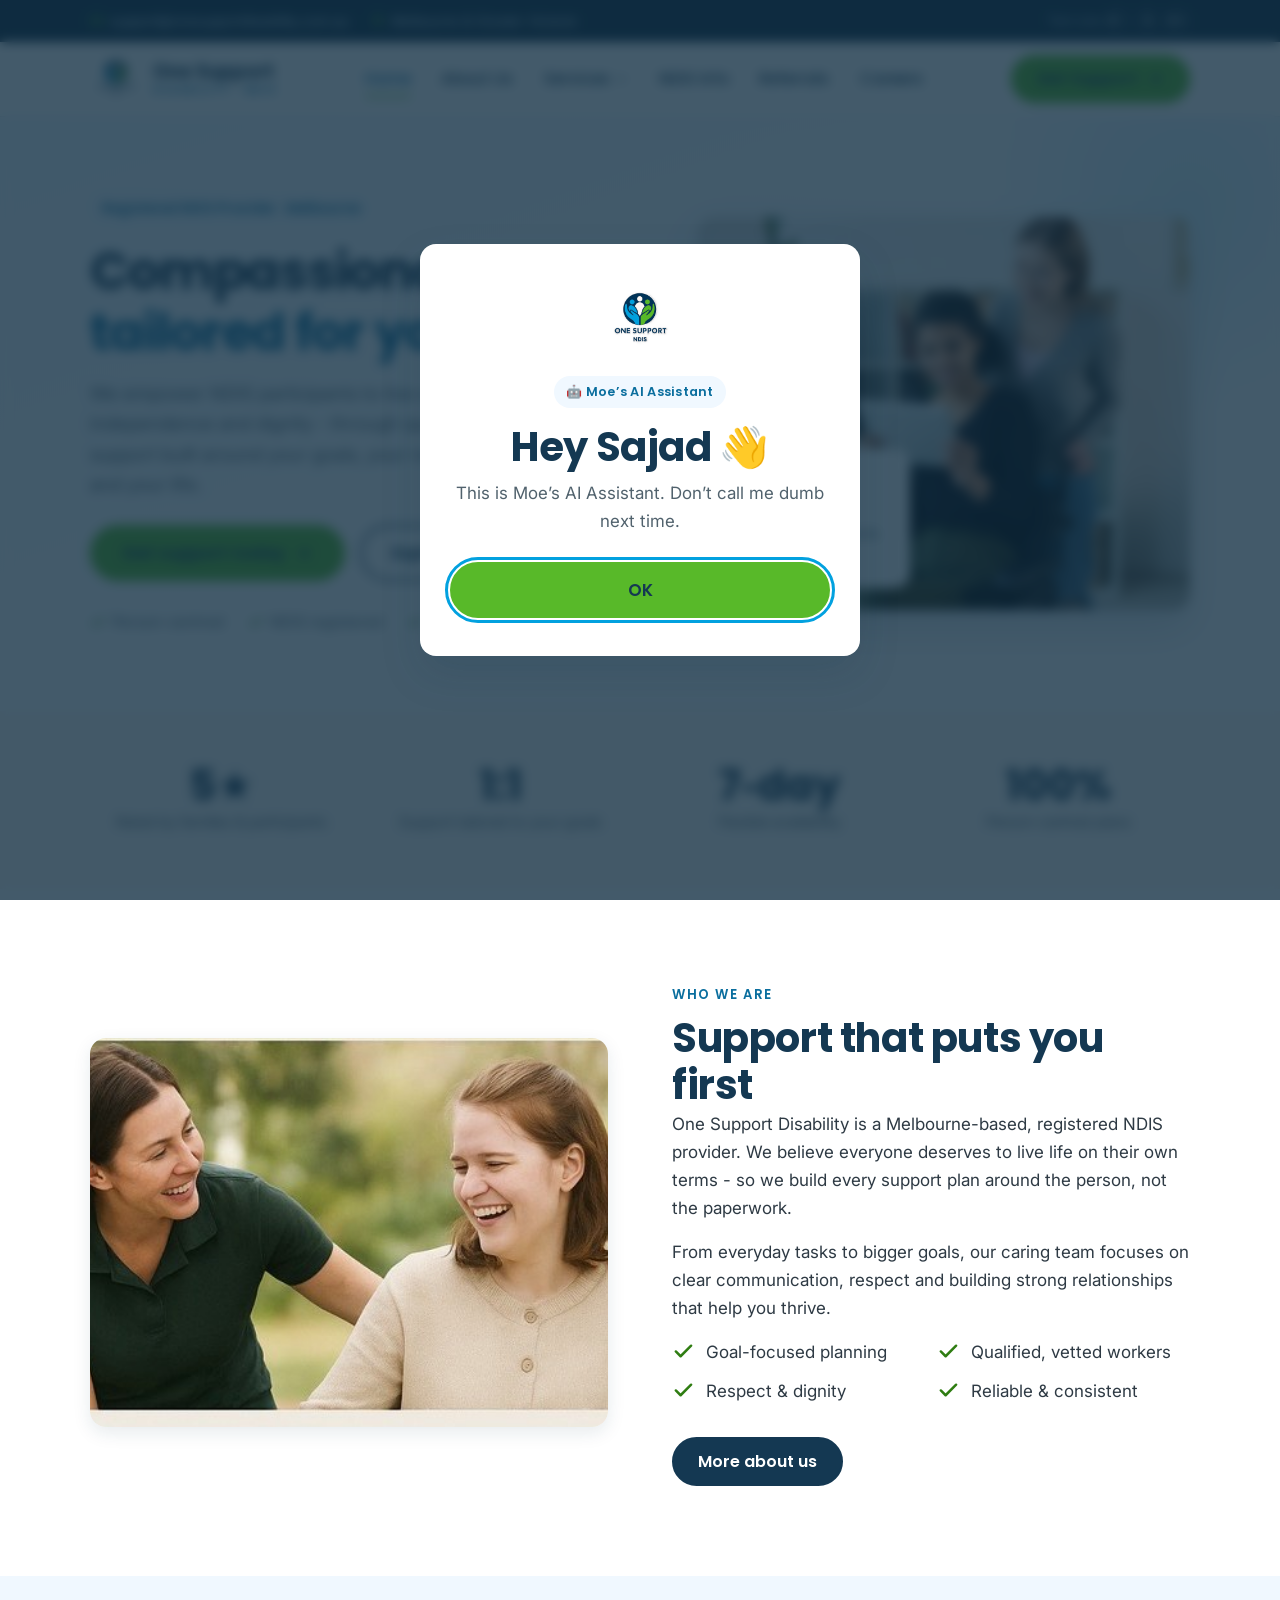
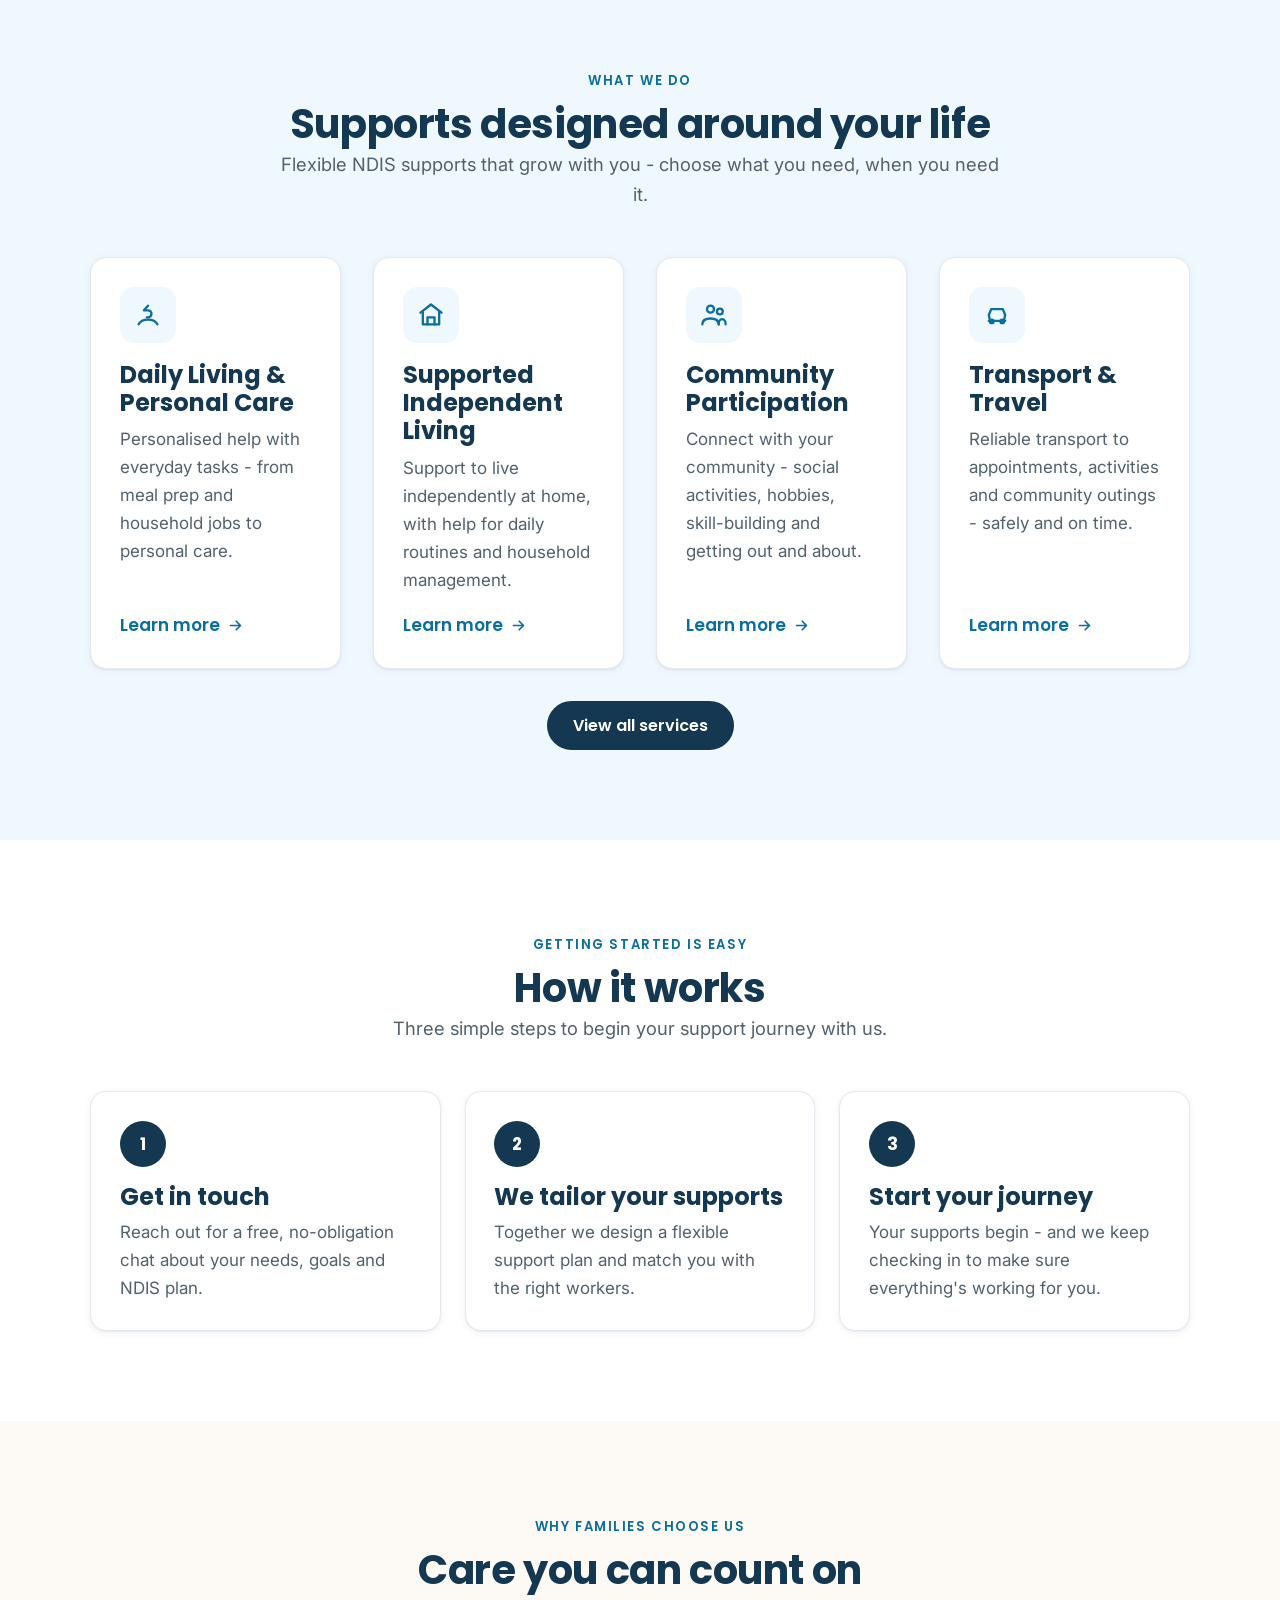
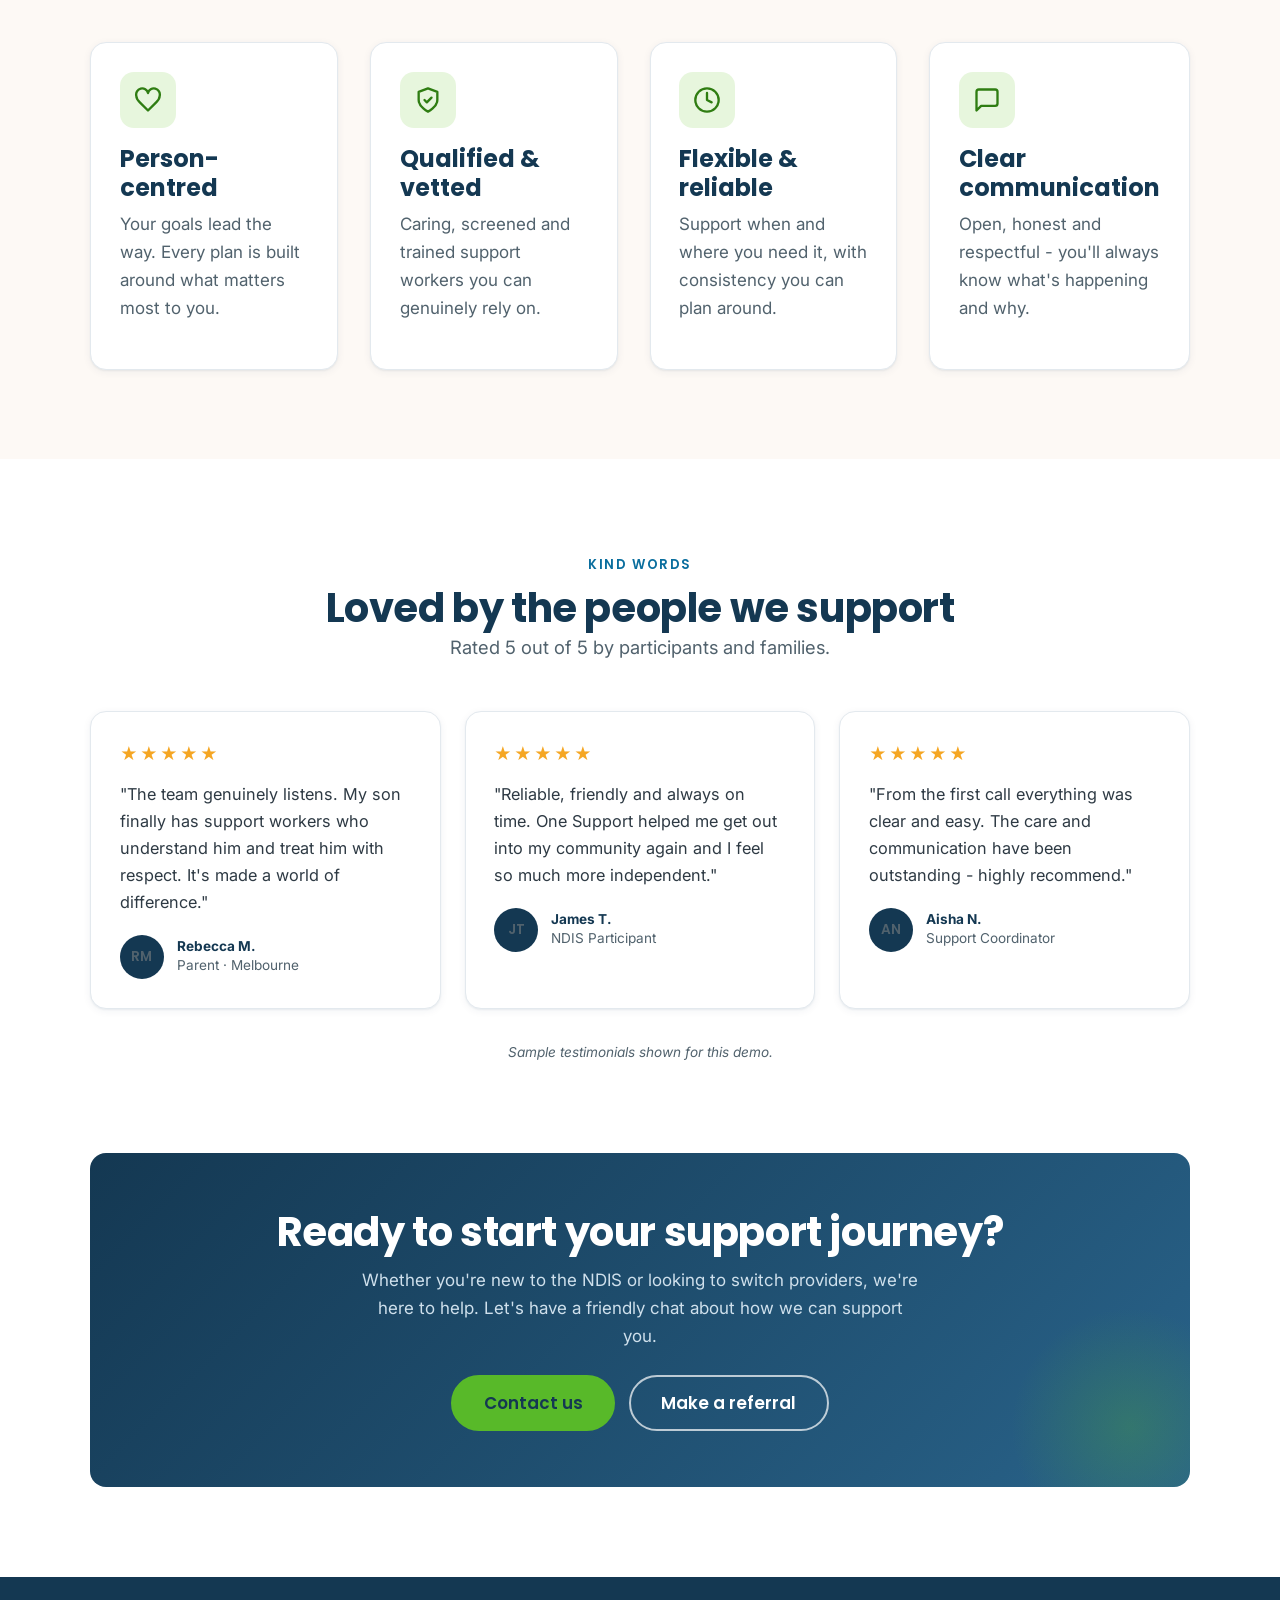
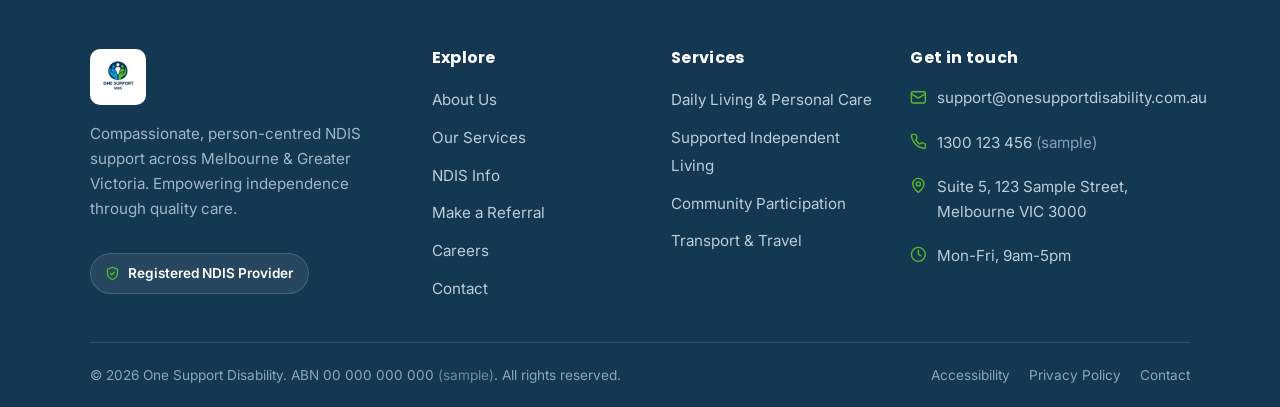
==== commit 04bba298: "Hide top utility bar on mobile; replace em/en dashes with hyphens Co-Authored-By: Claude Opus 4.8 <n" ====
--- a/index.html
+++ b/index.html
@@ -4,7 +4,7 @@
   <meta charset="UTF-8">
   <meta name="viewport" content="width=device-width, initial-scale=1.0">
   <title>One Support Disability | Compassionate NDIS Support in Melbourne</title>
-  <meta name="description" content="One Support Disability is a registered NDIS provider in Melbourne offering compassionate, person-centred support — daily living, supported independent living, community participation and transport.">
+  <meta name="description" content="One Support Disability is a registered NDIS provider in Melbourne offering compassionate, person-centred support - daily living, supported independent living, community participation and transport.">
   <link rel="icon" href="assets/images/favicon.svg" type="image/svg+xml">
   <link rel="preconnect" href="https://fonts.googleapis.com">
   <link rel="preconnect" href="https://fonts.gstatic.com" crossorigin>
@@ -23,7 +23,7 @@
         <div class="hero__content">
           <span class="pill">Registered NDIS Provider · Melbourne</span>
           <h1 class="hero__title mt-1">Compassionate care, <span class="hl">tailored for you</span></h1>
-          <p class="lead">We empower NDIS participants to live with independence and dignity — through quality support built around your goals, your routine and your life.</p>
+          <p class="lead">We empower NDIS participants to live with independence and dignity - through quality support built around your goals, your routine and your life.</p>
           <div class="hero__cta btn-row">
             <a class="btn btn--accent btn--lg" href="contact.html">Get support today
               <svg viewBox="0 0 24 24" fill="none" stroke="currentColor" stroke-width="2.4" stroke-linecap="round" stroke-linejoin="round"><path d="M5 12h14M13 6l6 6-6 6"/></svg></a>
@@ -67,7 +67,7 @@
           <div class="feature__content reveal">
             <span class="eyebrow">Who we are</span>
             <h2>Support that puts you first</h2>
-            <p>One Support Disability is a Melbourne-based, registered NDIS provider. We believe everyone deserves to live life on their own terms — so we build every support plan around the person, not the paperwork.</p>
+            <p>One Support Disability is a Melbourne-based, registered NDIS provider. We believe everyone deserves to live life on their own terms - so we build every support plan around the person, not the paperwork.</p>
             <p>From everyday tasks to bigger goals, our caring team focuses on clear communication, respect and building strong relationships that help you thrive.</p>
             <ul class="ticks cols mt-1">
               <li><svg viewBox="0 0 24 24" fill="none" stroke="currentColor" stroke-width="2.6" stroke-linecap="round" stroke-linejoin="round"><path d="M20 6 9 17l-5-5"/></svg> Goal-focused planning</li>
@@ -87,13 +87,13 @@
         <div class="section-head center">
           <span class="eyebrow">What we do</span>
           <h2>Supports designed around your life</h2>
-          <p class="lead">Flexible NDIS supports that grow with you — choose what you need, when you need it.</p>
+          <p class="lead">Flexible NDIS supports that grow with you - choose what you need, when you need it.</p>
         </div>
         <div class="grid grid--4">
           <article class="card reveal">
             <div class="card__icon"><svg viewBox="0 0 24 24" fill="none" stroke="currentColor" stroke-width="2" stroke-linecap="round" stroke-linejoin="round"><path d="M11 14h1a3 3 0 0 0 0-6H8.5L12 4"/><path d="M4 20c1.5-3 4-4 8-4s6.5 1 8 4"/><circle cx="12" cy="9" r="0"/></svg></div>
             <h3>Daily Living &amp; Personal Care</h3>
-            <p>Personalised help with everyday tasks — from meal prep and household jobs to personal care.</p>
+            <p>Personalised help with everyday tasks - from meal prep and household jobs to personal care.</p>
             <a class="card__link" href="service-daily-living.html">Learn more
               <svg viewBox="0 0 24 24" fill="none" stroke="currentColor" stroke-width="2.4" stroke-linecap="round" stroke-linejoin="round"><path d="M5 12h14M13 6l6 6-6 6"/></svg></a>
           </article>
@@ -107,14 +107,14 @@
           <article class="card reveal">
             <div class="card__icon"><svg viewBox="0 0 24 24" fill="none" stroke="currentColor" stroke-width="2" stroke-linecap="round" stroke-linejoin="round"><circle cx="9" cy="7" r="3"/><circle cx="17" cy="9" r="2.5"/><path d="M2 20c0-3.5 3-5 7-5s7 1.5 7 5"/><path d="M16 20c0-2 .5-3.3 1.5-4 .8-.5 2-.5 3 0 1 .7 1.5 2 1.5 4"/></svg></div>
             <h3>Community Participation</h3>
-            <p>Connect with your community — social activities, hobbies, skill-building and getting out and about.</p>
+            <p>Connect with your community - social activities, hobbies, skill-building and getting out and about.</p>
             <a class="card__link" href="service-community.html">Learn more
               <svg viewBox="0 0 24 24" fill="none" stroke="currentColor" stroke-width="2.4" stroke-linecap="round" stroke-linejoin="round"><path d="M5 12h14M13 6l6 6-6 6"/></svg></a>
           </article>
           <article class="card reveal">
             <div class="card__icon"><svg viewBox="0 0 24 24" fill="none" stroke="currentColor" stroke-width="2" stroke-linecap="round" stroke-linejoin="round"><path d="M5 17h14M6 17l-1-5 2-5h10l2 5-1 5"/><circle cx="7.5" cy="17.5" r="1.5"/><circle cx="16.5" cy="17.5" r="1.5"/></svg></div>
             <h3>Transport &amp; Travel</h3>
-            <p>Reliable transport to appointments, activities and community outings — safely and on time.</p>
+            <p>Reliable transport to appointments, activities and community outings - safely and on time.</p>
             <a class="card__link" href="service-transport.html">Learn more
               <svg viewBox="0 0 24 24" fill="none" stroke="currentColor" stroke-width="2.4" stroke-linecap="round" stroke-linejoin="round"><path d="M5 12h14M13 6l6 6-6 6"/></svg></a>
           </article>
@@ -134,7 +134,7 @@
         <div class="steps">
           <div class="step reveal"><div class="step__num"></div><h3>Get in touch</h3><p>Reach out for a free, no-obligation chat about your needs, goals and NDIS plan.</p></div>
           <div class="step reveal"><div class="step__num"></div><h3>We tailor your supports</h3><p>Together we design a flexible support plan and match you with the right workers.</p></div>
-          <div class="step reveal"><div class="step__num"></div><h3>Start your journey</h3><p>Your supports begin — and we keep checking in to make sure everything's working for you.</p></div>
+          <div class="step reveal"><div class="step__num"></div><h3>Start your journey</h3><p>Your supports begin - and we keep checking in to make sure everything's working for you.</p></div>
         </div>
       </div>
     </section>
@@ -161,7 +161,7 @@
           </article>
           <article class="card card--green reveal">
             <div class="card__icon"><svg viewBox="0 0 24 24" fill="none" stroke="currentColor" stroke-width="2" stroke-linecap="round" stroke-linejoin="round"><path d="M21 15a2 2 0 0 1-2 2H7l-4 4V5a2 2 0 0 1 2-2h14a2 2 0 0 1 2 2Z"/></svg></div>
-            <h3>Clear communication</h3><p>Open, honest and respectful — you'll always know what's happening and why.</p>
+            <h3>Clear communication</h3><p>Open, honest and respectful - you'll always know what's happening and why.</p>
           </article>
         </div>
       </div>
@@ -188,7 +188,7 @@
           </figure>
           <figure class="quote reveal">
             <div class="stars" aria-label="5 out of 5 stars">&#9733;&#9733;&#9733;&#9733;&#9733;</div>
-            <blockquote><p>"From the first call everything was clear and easy. The care and communication have been outstanding — highly recommend."</p></blockquote>
+            <blockquote><p>"From the first call everything was clear and easy. The care and communication have been outstanding - highly recommend."</p></blockquote>
             <figcaption class="quote__who"><span class="quote__avatar">AN</span><span><b>Aisha N.</b><span>Support Coordinator</span></span></figcaption>
           </figure>
         </div>
--- a/assets/css/styles.css
+++ b/assets/css/styles.css
@@ -160,6 +160,8 @@
 .a11y button:hover { background: rgba(255,255,255,.15); }
 .a11y button.is-active { background: var(--green); color: var(--navy); border-color: var(--green); }
 @media (max-width: 760px){ .topbar__contact .label { display: none; } }
+/* Hide the top utility bar on mobile for a cleaner header (kept on desktop) */
+@media (max-width: 768px){ .topbar { display: none; } }
 
 /* ---------- Header / Nav ---------- */
 .site-header { position: sticky; top: 0; z-index: 100; background: #fff; box-shadow: 0 1px 0 var(--line); transition: box-shadow .25s; }
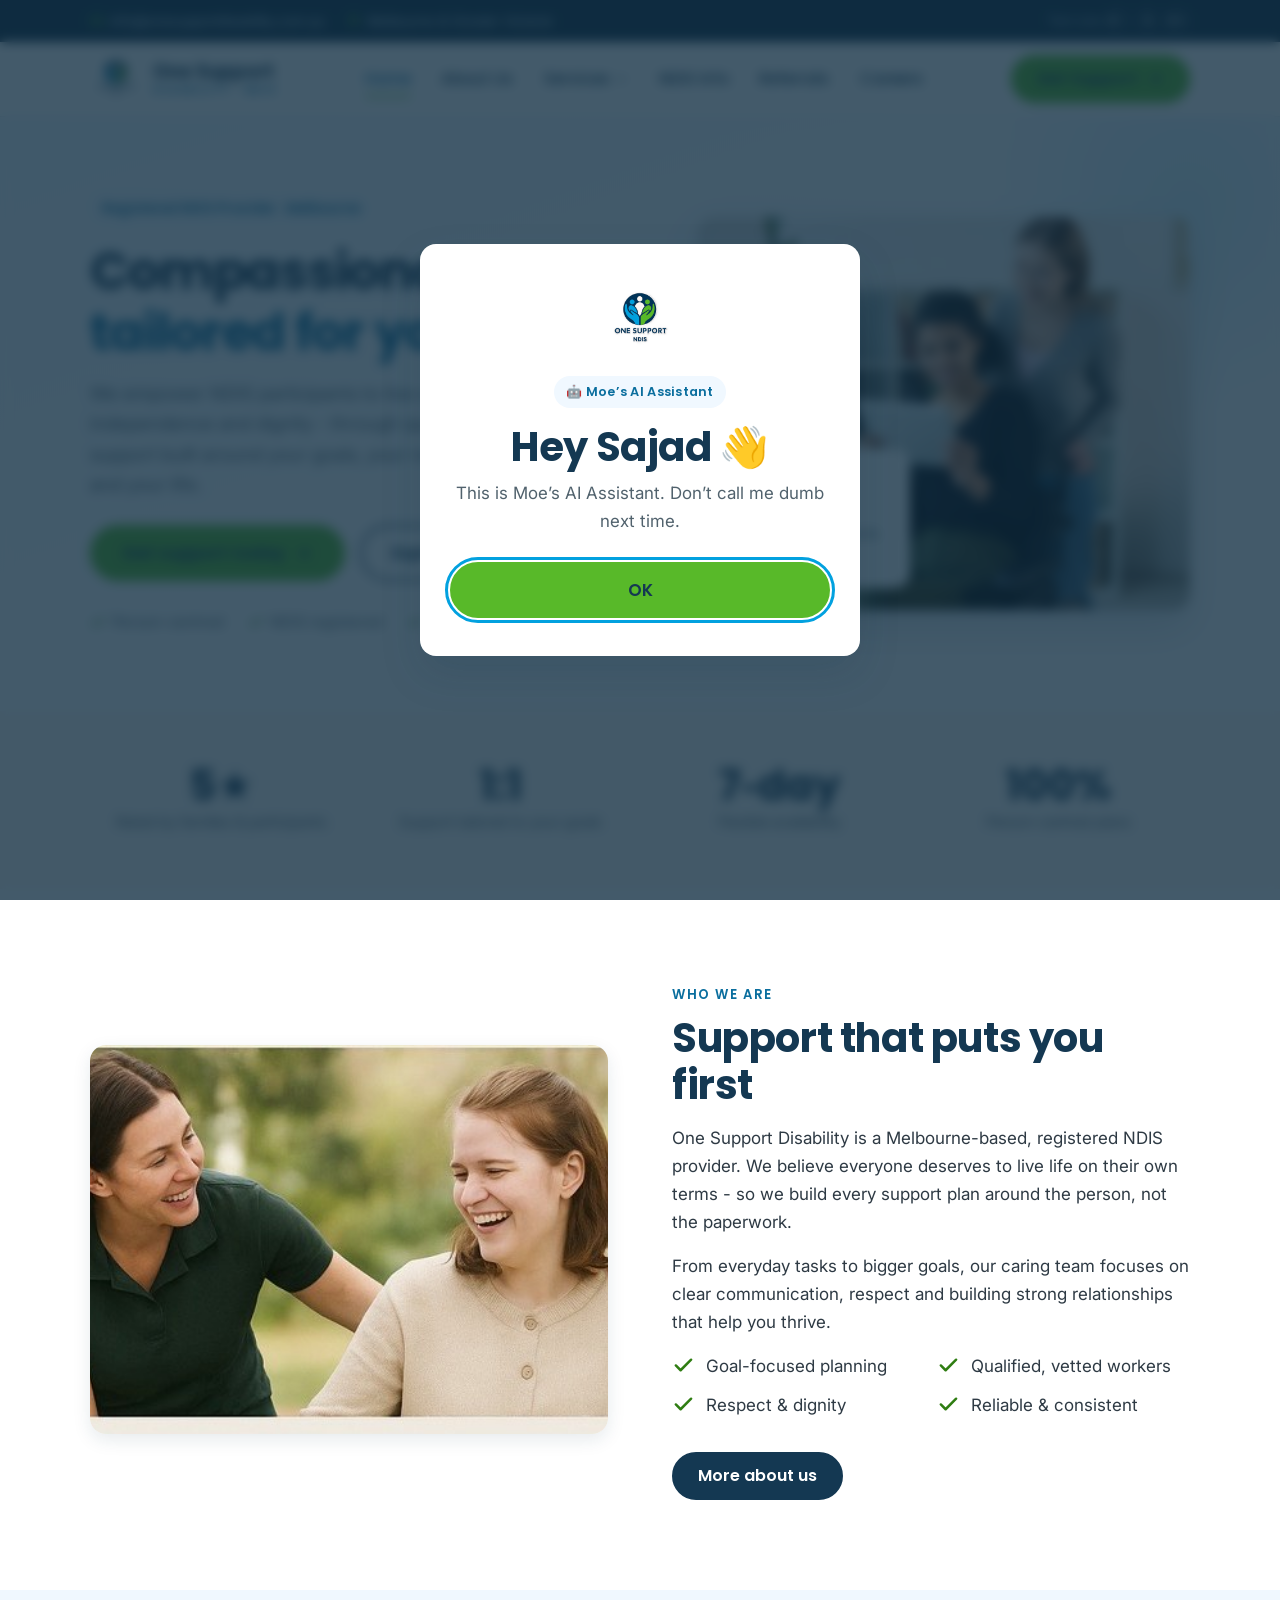
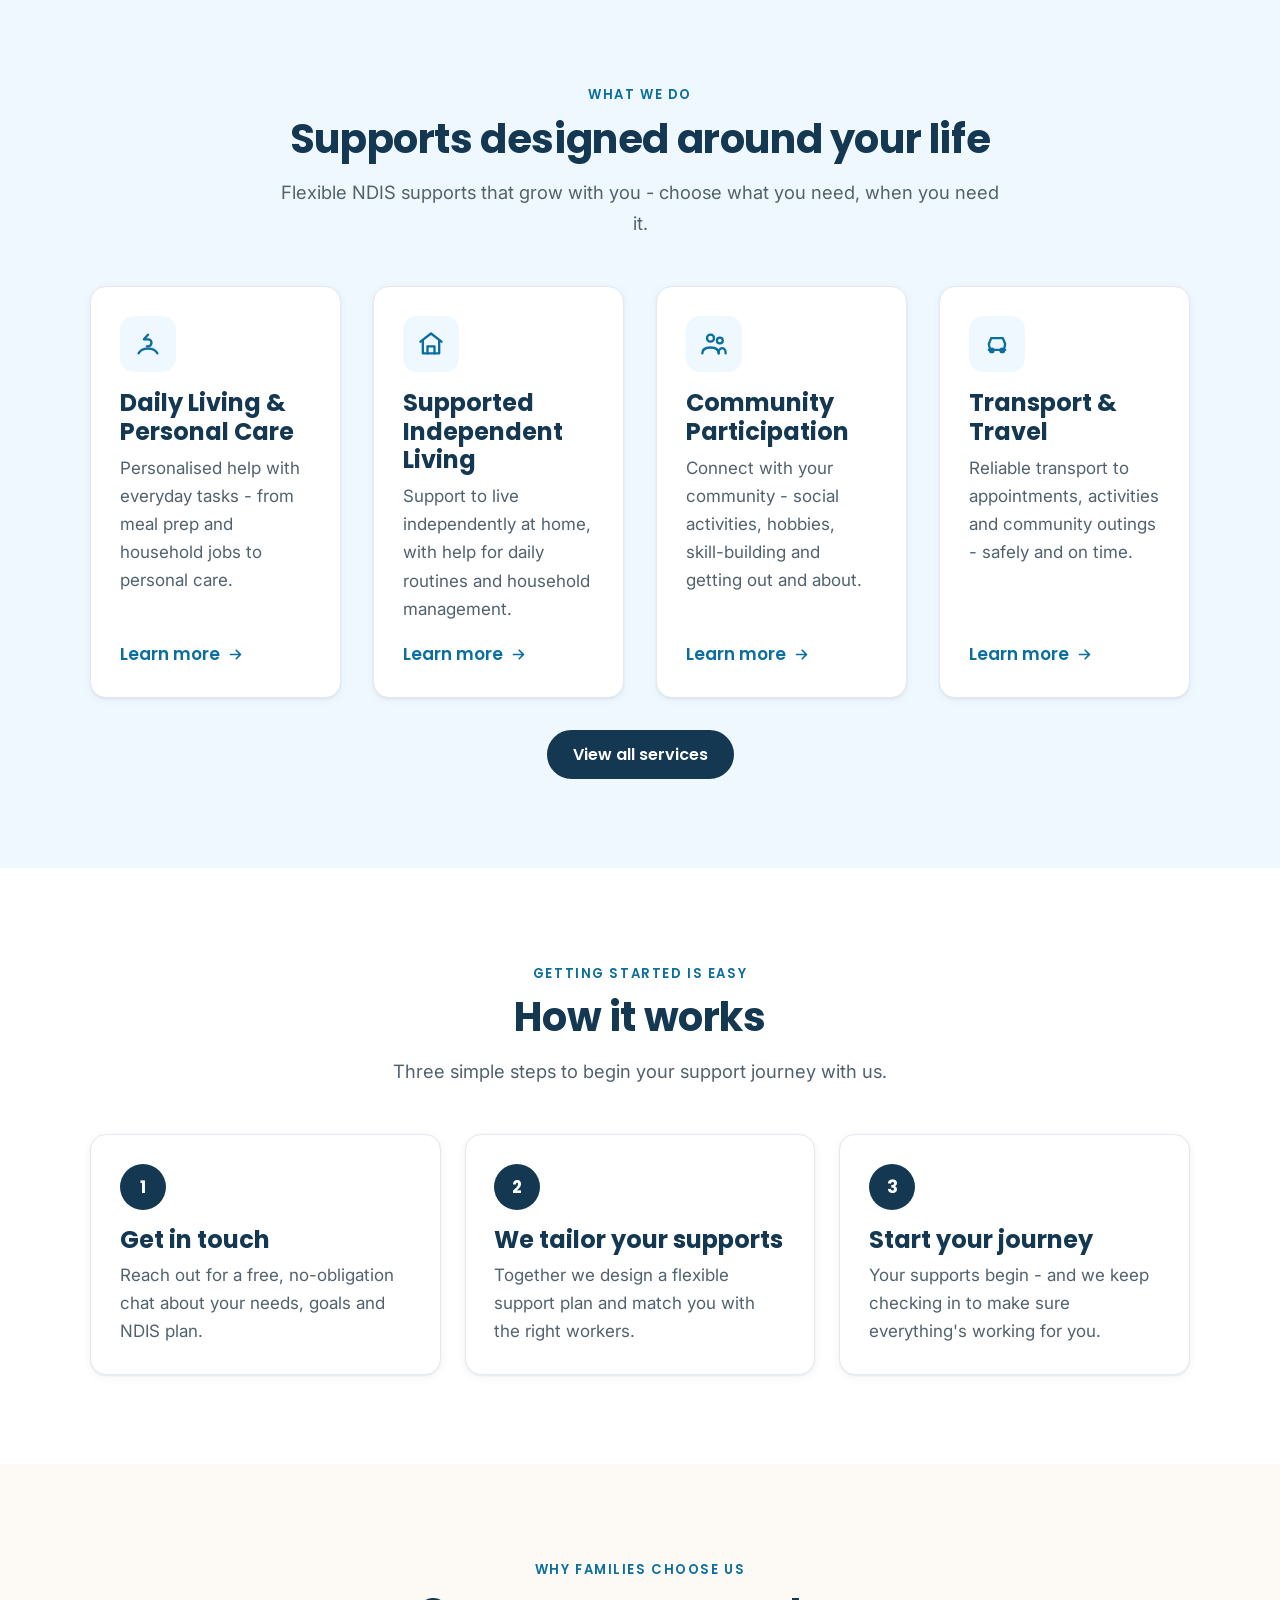
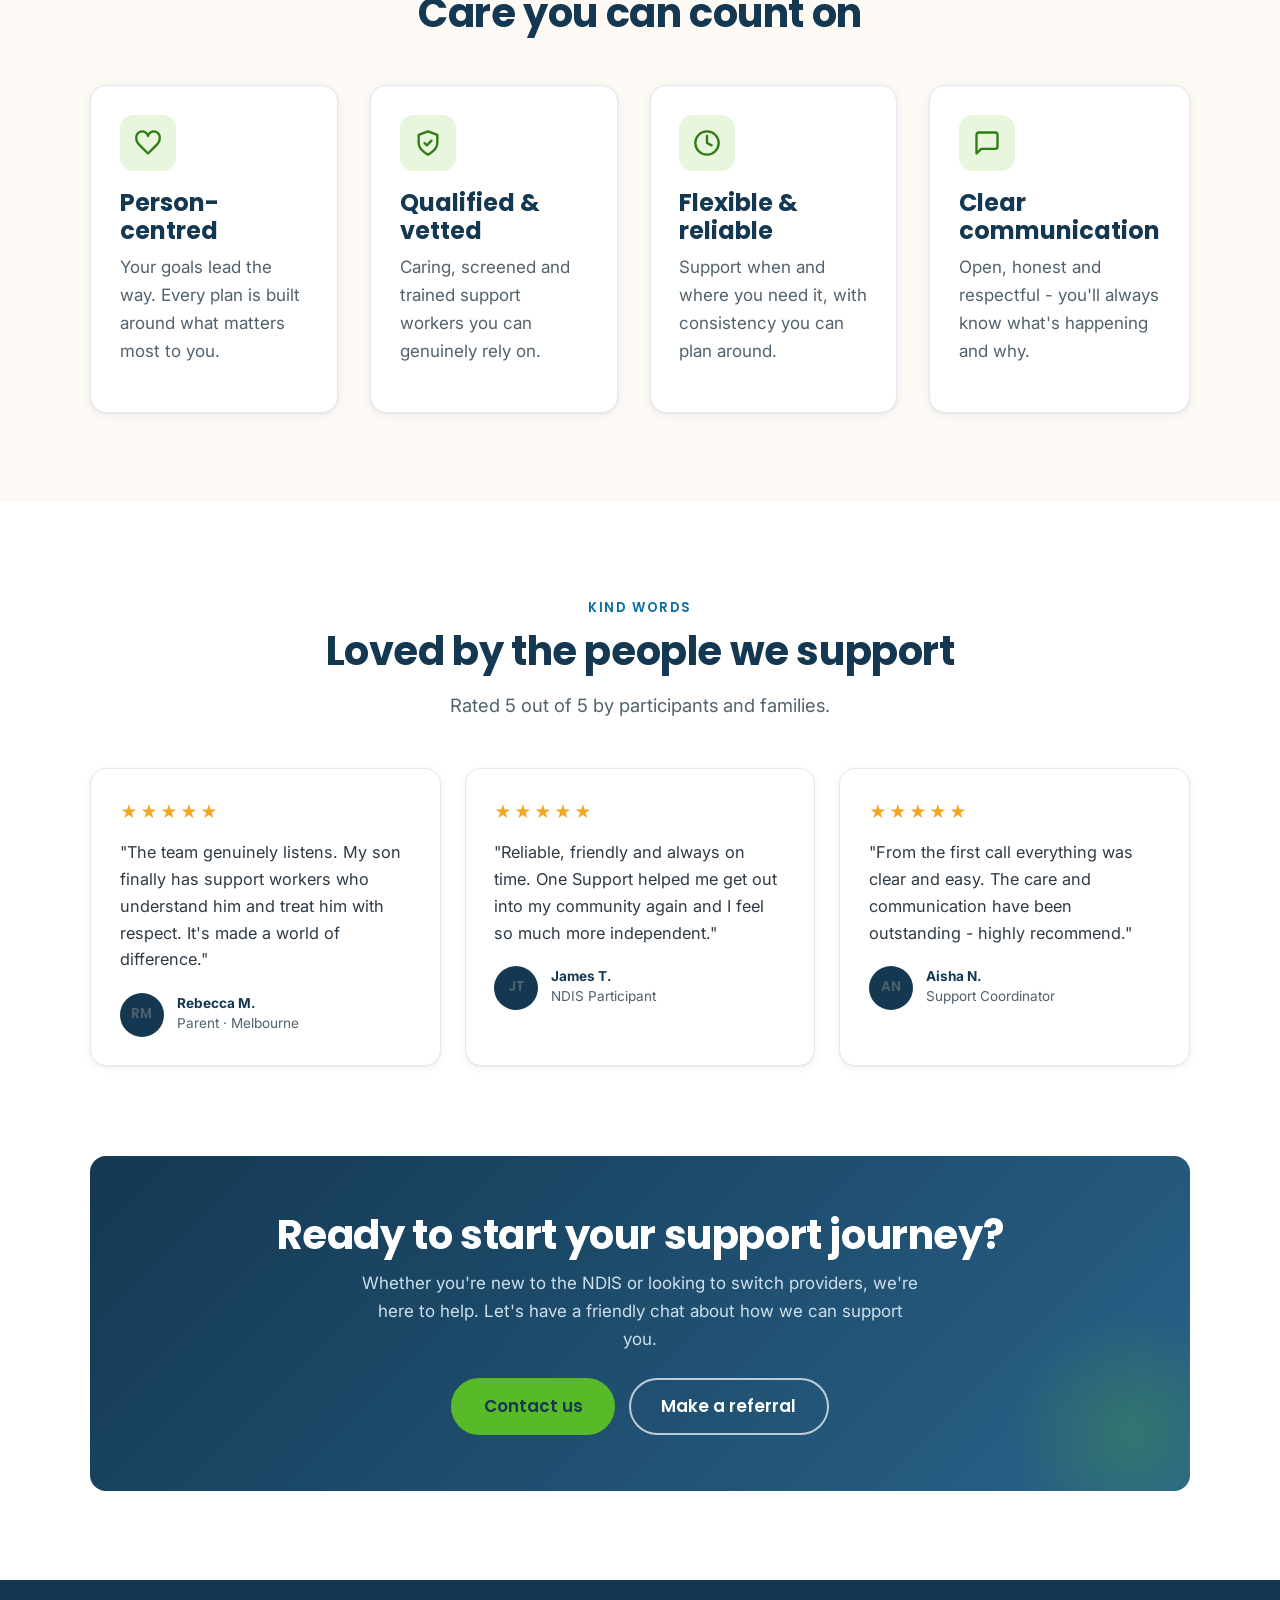
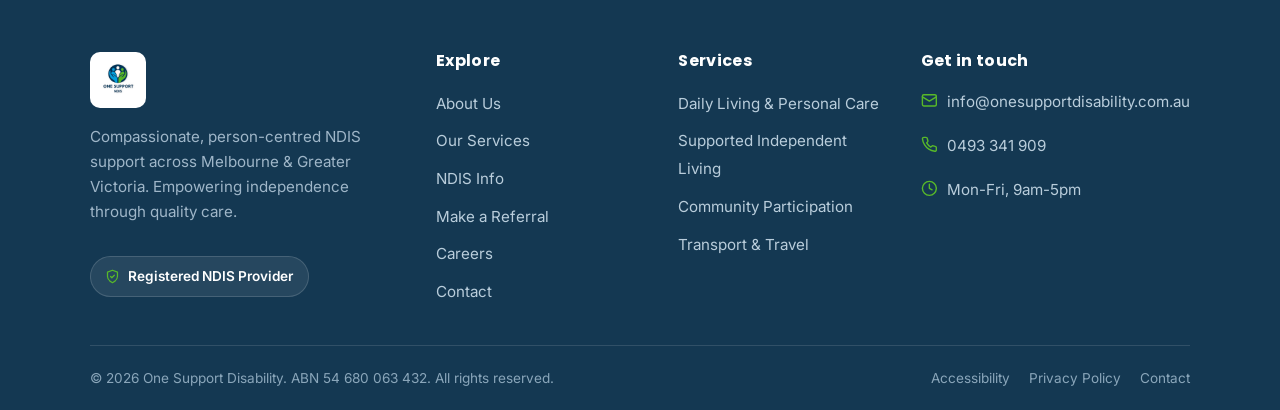
==== commit 24b690ed: "Switch email to info@; remove all sample/demo wording for public launch Co-Authored-By: Claude Opus " ====
--- a/index.html
+++ b/index.html
@@ -192,7 +192,6 @@
             <figcaption class="quote__who"><span class="quote__avatar">AN</span><span><b>Aisha N.</b><span>Support Coordinator</span></span></figcaption>
           </figure>
         </div>
-        <p class="center form__note mt-2"><em>Sample testimonials shown for this demo.</em></p>
       </div>
     </section>
 
--- a/assets/css/styles.css
+++ b/assets/css/styles.css
@@ -42,7 +42,7 @@
 
   /* Layout */
   --maxw: 1180px;
-  --gutter: clamp(1rem, 4vw, 2.5rem);
+  --gutter: clamp(1.5rem, 4vw, 2.5rem);   /* min raised so content isn't stuck to screen edges on mobile */
   --section-y: clamp(3.5rem, 7vw, 6rem);
 
   /* User-controlled accessibility font scaling */
@@ -76,6 +76,11 @@
 h2 { font-size: clamp(1.7rem, 3.6vw, 2.5rem); letter-spacing: -.01em; }
 h3 { font-size: clamp(1.2rem, 2.2vw, 1.5rem); }
 h4 { font-size: 1.075rem; }
+/* Default breathing room under headings so they're never flush against the next line.
+   Component rules (.card h3, .step h3, .cta-band h2, .prose h2…) override these where a tighter gap is intended. */
+h2 { margin-bottom: .9rem; }
+h3 { margin-bottom: .55rem; }
+h4 { margin-bottom: .4rem; }
 p { margin-bottom: 1rem; }
 p:last-child { margin-bottom: 0; }
 strong { color: var(--navy); font-weight: 600; }
@@ -467,3 +472,9 @@
 @keyframes emFade { from { opacity: 0; } to { opacity: 1; } }
 @keyframes emPop { from { opacity: 0; transform: translateY(14px) scale(.96); } to { opacity: 1; transform: none; } }
 @media (prefers-reduced-motion: reduce){ .entry-modal, .entry-modal__card { animation: none; } }
+
+/* ---------- Long-string safety (emails etc. must wrap, not overflow) ---------- */
+.contact-grid > * { min-width: 0; }
+.info-list li > div { min-width: 0; }
+.footer__contact li { min-width: 0; }
+.info-list a, .info-list span, .footer__contact a, .footer__contact span, .prose a { overflow-wrap: anywhere; }
